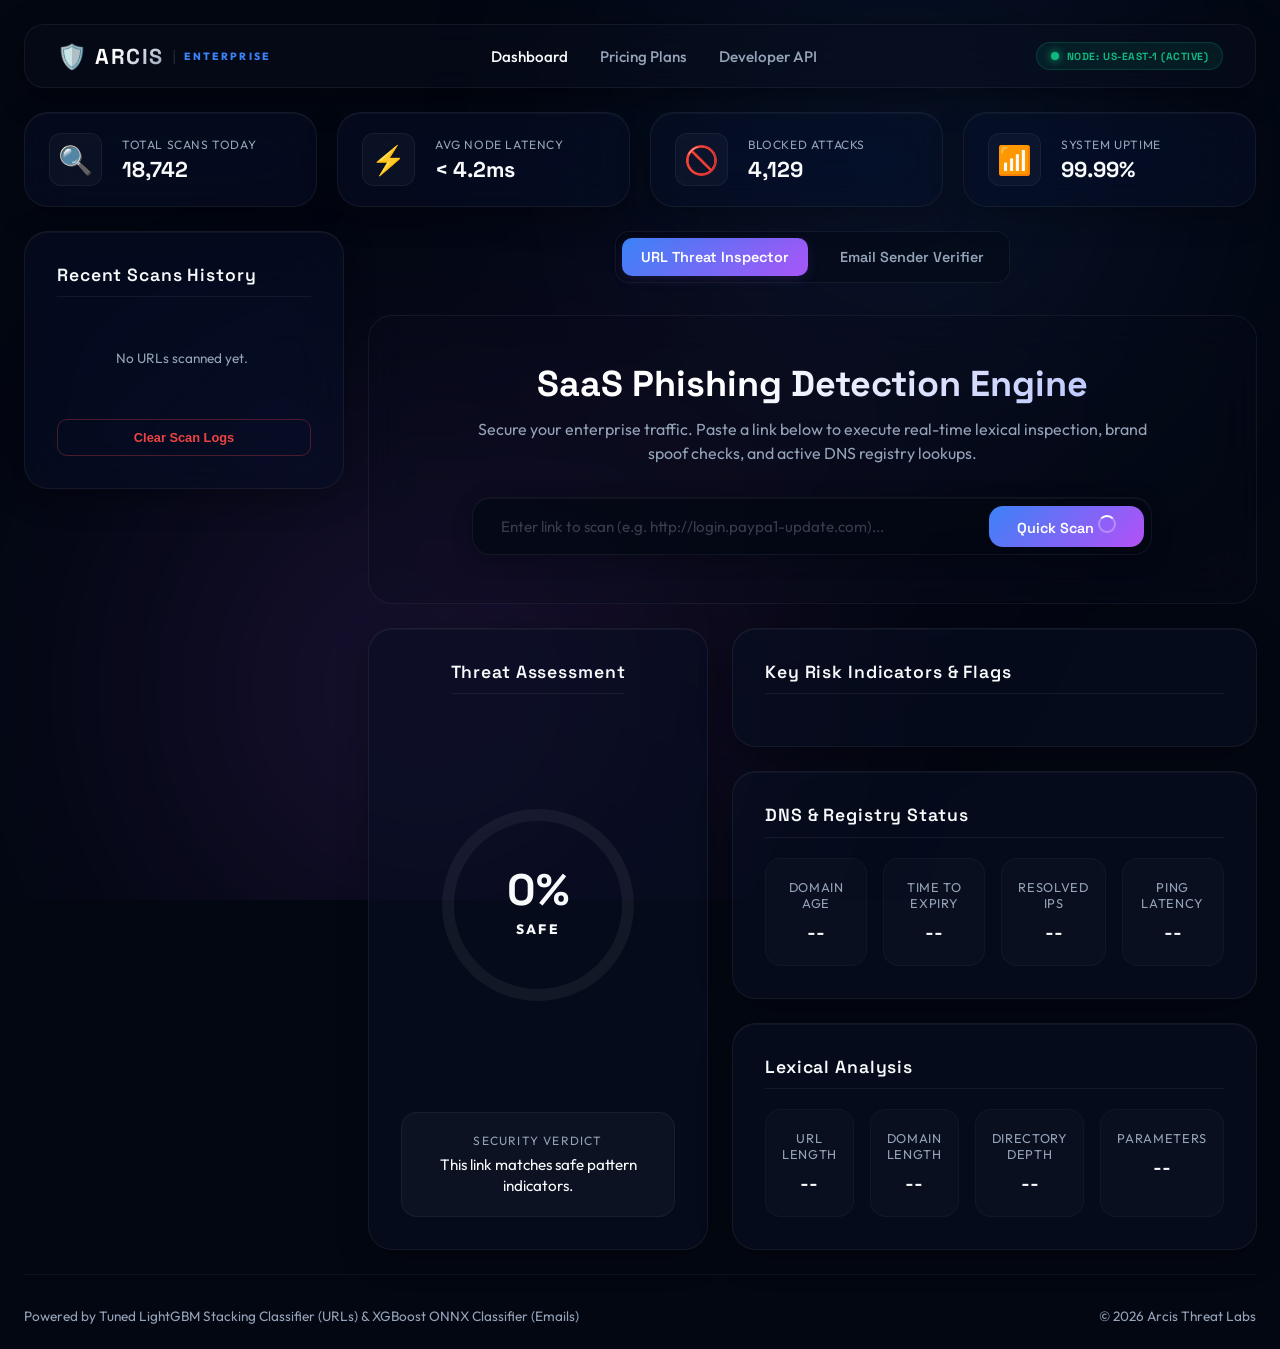
==== frontend/index.html @ 2e27ac0d "feat: implement email sender risk analysis module with tabbed dashboard navigation" ====
<!DOCTYPE html>
<html lang="en">
<head>
    <meta charset="UTF-8">
    <meta name="viewport" content="width=device-width, initial-scale=1.0">
    <title>Arcis | Enterprise Threat Intelligence Suite</title>
    <link rel="preconnect" href="https://fonts.googleapis.com">
    <link rel="preconnect" href="https://fonts.gstatic.com" crossorigin>
    <link href="https://fonts.googleapis.com/css2?family=Outfit:wght@300;400;500;600;700;800&family=Space+Grotesk:wght@400;500;600;700&display=swap" rel="stylesheet">
    <link rel="stylesheet" href="style.css">
</head>
<body>
    <div class="background-glows">
        <div class="glow glow-1"></div>
        <div class="glow glow-2"></div>
        <div class="glow glow-3"></div>
    </div>

    <div class="app-container">
        <!-- SaaS Navigation Bar -->
        <nav class="saas-nav">
            <div class="logo-container">
                <span class="logo-icon">🛡️</span>
                <span class="logo-text">ARCIS</span>
                <span class="nav-divider">|</span>
                <span class="nav-sub">ENTERPRISE</span>
            </div>
            
            <div class="nav-links">
                <a href="#dashboard" class="active">Dashboard</a>
                <a href="#pricing">Pricing Plans</a>
                <a href="#docs">Developer API</a>
            </div>

            <div class="status-indicator">
                <span class="status-dot"></span>
                <span class="status-text">NODE: US-EAST-1 (ACTIVE)</span>
            </div>
        </nav>

        <!-- SaaS Statistics Panel -->
        <section class="metrics-grid">
            <div class="metric-card glass-card">
                <div class="metric-icon">🔍</div>
                <div class="metric-info">
                    <span class="metric-label">Total Scans Today</span>
                    <span class="metric-value">18,742</span>
                </div>
            </div>
            <div class="metric-card glass-card">
                <div class="metric-icon">⚡</div>
                <div class="metric-info">
                    <span class="metric-label">Avg Node Latency</span>
                    <span class="metric-value">&lt; 4.2ms</span>
                </div>
            </div>
            <div class="metric-card glass-card">
                <div class="metric-icon">🚫</div>
                <div class="metric-info">
                    <span class="metric-label">Blocked Attacks</span>
                    <span class="metric-value">4,129</span>
                </div>
            </div>
            <div class="metric-card glass-card">
                <div class="metric-icon">📶</div>
                <div class="metric-info">
                    <span class="metric-label">System Uptime</span>
                    <span class="metric-value">99.99%</span>
                </div>
            </div>
        </section>

        <!-- Main Workspace: Three-Column Layout -->
        <div class="workspace-layout">
            <!-- Sidebar: Persistent Search History -->
            <aside class="sidebar-card glass-card">
                <h2 class="card-title">Recent Scans History</h2>
                <div id="history-timeline" class="history-timeline">
                    <!-- Loaded dynamically via localStorage -->
                    <div class="no-history">No URLs scanned yet.</div>
                </div>
                <button id="clear-history-btn" class="clear-history-btn hidden">Clear Scan Logs</button>
            </aside>

            <!-- Main Scan Dashboard -->
            <main class="scan-workspace">
                <div class="dashboard-tabs">
                    <button class="dash-tab active" data-tab="url-scanner-workspace">URL Threat Inspector</button>
                    <button class="dash-tab" data-tab="email-scanner-workspace">Email Sender Verifier</button>
                </div>

                <!-- URL Scanner Workspace Pane -->
                <div id="url-scanner-workspace" class="dash-tab-pane">
                    <section class="hero-section">
                        <h1>SaaS Phishing Detection Engine</h1>
                        <p class="subtitle">Secure your enterprise traffic. Paste a link below to execute real-time lexical inspection, brand spoof checks, and active DNS registry lookups.</p>
                        
                        <form id="analyze-form" class="search-form">
                            <div class="input-wrapper">
                                <input type="text" id="url-input" placeholder="Enter link to scan (e.g. http://login.paypa1-update.com)..." required autocomplete="off">
                                <button type="submit" id="submit-btn">
                                    <span class="btn-text">Quick Scan</span>
                                    <span class="spinner hidden"></span>
                                </button>
                            </div>
                        </form>
                    </section>

                    <section id="results-section" class="results-section hidden">
                        <div class="results-grid">
                            <!-- Threat Gauge Card -->
                            <div class="glass-card gauge-card">
                                <h2 class="card-title">Threat Assessment</h2>
                                <div class="gauge-wrapper">
                                    <svg class="progress-ring" width="220" height="220">
                                        <circle class="progress-ring__circle-bg" stroke="rgba(255,255,255,0.05)" stroke-width="12" fill="transparent" r="90" cx="110" cy="110"/>
                                        <circle id="risk-progress" class="progress-ring__circle" stroke="#10b981" stroke-width="12" fill="transparent" r="90" cx="110" cy="110"/>
                                    </svg>
                                    <div class="gauge-content">
                                        <span id="risk-percentage" class="risk-value">0%</span>
                                        <span id="risk-label" class="risk-status">SAFE</span>
                                    </div>
                                </div>
                                <div class="verdict-box">
                                    <div class="verdict-title">Security Verdict</div>
                                    <div id="verdict-desc" class="verdict-text">This link matches safe pattern indicators.</div>
                                </div>
                            </div>

                            <!-- Technical Details -->
                            <div class="details-column">
                                <div class="glass-card indicators-card">
                                    <h2 class="card-title">Key Risk Indicators & Flags</h2>
                                    <div id="indicators-list" class="indicators-list">
                                        <!-- Dynamically populated -->
                                    </div>
                                </div>

                                <div class="glass-card stats-card">
                                    <h2 class="card-title">DNS & Registry Status</h2>
                                    <div class="stats-grid">
                                        <div class="stat-item">
                                            <span class="stat-label">Domain Age</span>
                                            <span id="stat-domain-age" class="stat-value">--</span>
                                        </div>
                                        <div class="stat-item">
                                            <span class="stat-label">Time to Expiry</span>
                                            <span id="stat-domain-expiry" class="stat-value">--</span>
                                        </div>
                                        <div class="stat-item">
                                            <span class="stat-label">Resolved IPs</span>
                                            <span id="stat-resolved-ips" class="stat-value">--</span>
                                        </div>
                                        <div class="stat-item">
                                            <span class="stat-label">Ping Latency</span>
                                            <span id="stat-response-time" class="stat-value">--</span>
                                        </div>
                                    </div>
                                </div>

                                <div class="glass-card stats-card">
                                    <h2 class="card-title">Lexical Analysis</h2>
                                    <div class="stats-grid">
                                        <div class="stat-item">
                                            <span class="stat-label">URL Length</span>
                                            <span id="stat-url-length" class="stat-value">--</span>
                                        </div>
                                        <div class="stat-item">
                                            <span class="stat-label">Domain Length</span>
                                            <span id="stat-domain-length" class="stat-value">--</span>
                                        </div>
                                        <div class="stat-item">
                                            <span class="stat-label">Directory Depth</span>
                                            <span id="stat-dir-slashes" class="stat-value">--</span>
                                        </div>
                                        <div class="stat-item">
                                            <span class="stat-label">Parameters</span>
                                            <span id="stat-params-count" class="stat-value">--</span>
                                        </div>
                                    </div>
                                </div>
                            </div>
                        </div>
                    </section>
                </div>

                <!-- Email Scanner Workspace Pane -->
                <div id="email-scanner-workspace" class="dash-tab-pane hidden">
                    <section class="hero-section">
                        <h1>SaaS Email Sender Verifier</h1>
                        <p class="subtitle">Validate incoming corporate messages. Paste the sender details, header authentication flags, and email body to execute real-time threat calculations.</p>
                        
                        <form id="email-analyze-form" class="email-details-form glass-card">
                            <div class="form-row">
                                <div class="form-field">
                                    <label for="email-sender-input">Sender Address</label>
                                    <input type="email" id="email-sender-input" placeholder="e.g. billing@paypal-verify.com" required autocomplete="off">
                                </div>
                                <div class="form-field">
                                    <label for="email-reply-input">Reply-To Address (Optional)</label>
                                    <input type="email" id="email-reply-input" placeholder="e.g. attacker@evil.com" autocomplete="off">
                                </div>
                            </div>
                            <div class="form-row">
                                <div class="form-field">
                                    <label for="email-subject-input">Email Subject Line</label>
                                    <input type="text" id="email-subject-input" placeholder="e.g. Action Required: Verification Needed" autocomplete="off">
                                </div>
                            </div>
                            <div class="form-row">
                                <div class="form-field">
                                    <label for="email-body-input">Email Body Preview</label>
                                    <textarea id="email-body-input" rows="4" placeholder="e.g. Please click the link to verify your account details. Failing to do so will result in suspension..." autocomplete="off"></textarea>
                                </div>
                            </div>
                            
                            <div class="auth-grid-row">
                                <div class="form-field">
                                    <label for="email-spf-select">SPF Header</label>
                                    <select id="email-spf-select">
                                        <option value="none">None / Neutral</option>
                                        <option value="pass">Pass</option>
                                        <option value="fail">Fail</option>
                                    </select>
                                </div>
                                <div class="form-field">
                                    <label for="email-dkim-select">DKIM Header</label>
                                    <select id="email-dkim-select">
                                        <option value="none">None / Neutral</option>
                                        <option value="pass">Pass</option>
                                        <option value="fail">Fail</option>
                                    </select>
                                </div>
                                <div class="form-field">
                                    <label for="email-dmarc-select">DMARC Header</label>
                                    <select id="email-dmarc-select">
                                        <option value="none">None / Neutral</option>
                                        <option value="pass">Pass</option>
                                        <option value="fail">Fail</option>
                                    </select>
                                </div>
                            </div>
                            
                            <button type="submit" id="email-submit-btn" class="scan-button-primary">
                                <span class="btn-text">Verify Sender Risk</span>
                                <span class="spinner hidden"></span>
                            </button>
                        </form>
                    </section>

                    <section id="email-results-section" class="results-section hidden">
                        <div class="results-grid">
                            <!-- Threat Gauge Card -->
                            <div class="glass-card gauge-card">
                                <h2 class="card-title">Threat Assessment</h2>
                                <div class="gauge-wrapper">
                                    <svg class="progress-ring" width="220" height="220">
                                        <circle class="progress-ring__circle-bg" stroke="rgba(255,255,255,0.05)" stroke-width="12" fill="transparent" r="90" cx="110" cy="110"/>
                                        <circle id="email-risk-progress" class="progress-ring__circle" stroke="#10b981" stroke-width="12" fill="transparent" r="90" cx="110" cy="110"/>
                                    </svg>
                                    <div class="gauge-content">
                                        <span id="email-risk-percentage" class="risk-value">0%</span>
                                        <span id="email-risk-label" class="risk-status">SAFE</span>
                                    </div>
                                </div>
                                <div class="verdict-box">
                                    <div class="verdict-title">Security Verdict</div>
                                    <div id="email-verdict-desc" class="verdict-text">Sender domain shows safe verification states.</div>
                                </div>
                            </div>

                            <!-- Findings & DNS Metrics -->
                            <div class="details-column">
                                <div class="glass-card indicators-card">
                                    <h2 class="card-title">Detailed Risk Reasons & Warnings</h2>
                                    <div id="email-indicators-list" class="indicators-list">
                                        <!-- Dynamically populated -->
                                    </div>
                                </div>

                                <div class="glass-card stats-card">
                                    <h2 class="card-title">DNS Lookup Telemetry</h2>
                                    <div class="stats-grid">
                                        <div class="stat-item">
                                            <span class="stat-label">Active MX Configured</span>
                                            <span id="stat-email-mx" class="stat-value">--</span>
                                        </div>
                                        <div class="stat-item">
                                            <span class="stat-label">SPF Policy Records</span>
                                            <span id="stat-email-spf" class="stat-value">--</span>
                                        </div>
                                        <div class="stat-item">
                                            <span class="stat-label">DMARC Policy Records</span>
                                            <span id="stat-email-dmarc" class="stat-value">--</span>
                                        </div>
                                        <div class="stat-item">
                                            <span class="stat-label">Free Email Provider</span>
                                            <span id="stat-email-free" class="stat-value">--</span>
                                        </div>
                                    </div>
                                </div>
                            </div>
                        </div>
                    </section>
                </div>
            </main>
        </div>

        <footer>
            <div class="footer-content">
                <span class="engine-info">Powered by Tuned LightGBM Stacking Classifier (URLs) & XGBoost ONNX Classifier (Emails)</span>
                <span class="copyright">&copy; 2026 Arcis Threat Labs</span>
            </div>
        </footer>
    </div>

    <script src="app.js"></script>
</body>
</html>
---- frontend/style.css ----
:root {
    --bg-color: #030712;
    --card-bg: rgba(9, 15, 35, 0.55);
    --border-color: rgba(255, 255, 255, 0.06);
    --border-hover: rgba(255, 255, 255, 0.12);
    --text-primary: #f8fafc;
    --text-secondary: #94a3b8;
    --accent-blue: #3b82f6;
    --accent-purple: #a855f7;
    --accent-pink: #ec4899;
    
    --color-safe: #10b981;
    --color-warn: #f59e0b;
    --color-danger: #ef4444;
    
    --shadow-glow: 0 8px 32px 0 rgba(0, 0, 0, 0.45);
    --transition: all 0.4s cubic-bezier(0.16, 1, 0.3, 1);
}

* {
    box-sizing: border-box;
    margin: 0;
    padding: 0;
}

body {
    background-color: var(--bg-color);
    color: var(--text-primary);
    font-family: 'Outfit', -apple-system, BlinkMacSystemFont, "Segoe UI", Roboto, sans-serif;
    min-height: 100vh;
    overflow-x: hidden;
    position: relative;
}

/* Background Glow Effects */
.background-glows {
    position: fixed;
    top: 0;
    left: 0;
    width: 100vw;
    height: 100vh;
    z-index: -1;
    overflow: hidden;
    pointer-events: none;
}

.glow {
    position: absolute;
    border-radius: 50%;
    filter: blur(140px);
    opacity: 0.28;
}

.glow-1 {
    top: -10%;
    right: 10%;
    width: 500px;
    height: 500px;
    background: radial-gradient(circle, var(--accent-blue) 0%, transparent 80%);
    animation: float-slow 25s ease-in-out infinite alternate;
}

.glow-2 {
    bottom: -10%;
    left: 10%;
    width: 600px;
    height: 600px;
    background: radial-gradient(circle, var(--accent-purple) 0%, transparent 80%);
    animation: float-medium 35s ease-in-out infinite alternate-reverse;
}

.glow-3 {
    top: 35%;
    left: 45%;
    width: 350px;
    height: 350px;
    background: radial-gradient(circle, var(--accent-pink) 0%, transparent 80%);
    opacity: 0.12;
    animation: float-fast 18s ease-in-out infinite alternate;
}

@keyframes float-slow {
    0% { transform: translate(0, 0) scale(1); }
    50% { transform: translate(60px, 40px) scale(1.1); }
    100% { transform: translate(-30px, 80px) scale(0.95); }
}

@keyframes float-medium {
    0% { transform: translate(0, 0) scale(1.05); }
    50% { transform: translate(-80px, -60px) scale(0.9); }
    100% { transform: translate(40px, 30px) scale(1.15); }
}

@keyframes float-fast {
    0% { transform: translate(0, 0) scale(0.9); }
    50% { transform: translate(-40px, 50px) scale(1.15); }
    100% { transform: translate(50px, -20px) scale(1); }
}

/* App Container */
.app-container {
    max-width: 1280px;
    margin: 0 auto;
    padding: 1.5rem;
    min-height: 100vh;
    display: flex;
    flex-direction: column;
    gap: 1.5rem;
}

/* SaaS Navigation Bar */
.saas-nav {
    display: flex;
    justify-content: space-between;
    align-items: center;
    background: rgba(10, 15, 30, 0.45);
    border: 1px solid var(--border-color);
    padding: 1rem 2rem;
    border-radius: 20px;
    backdrop-filter: blur(24px);
    -webkit-backdrop-filter: blur(24px);
    box-shadow: var(--shadow-glow);
}

.logo-container {
    display: flex;
    align-items: center;
    gap: 0.5rem;
}

.logo-icon {
    font-size: 1.5rem;
}

.logo-text {
    font-family: 'Space Grotesk', sans-serif;
    font-size: 1.35rem;
    font-weight: 700;
    letter-spacing: 0.1rem;
    background: linear-gradient(135deg, #fff 30%, var(--text-secondary) 100%);
    -webkit-background-clip: text;
    background-clip: text;
    -webkit-text-fill-color: transparent;
}

.nav-divider {
    color: rgba(255,255,255,0.15);
    font-weight: 300;
}

.nav-sub {
    font-size: 0.65rem;
    font-weight: 800;
    letter-spacing: 0.2em;
    color: var(--accent-blue);
}

.nav-links {
    display: flex;
    gap: 2rem;
}

.nav-links a {
    color: var(--text-secondary);
    text-decoration: none;
    font-size: 0.95rem;
    font-weight: 500;
    transition: var(--transition);
}

.nav-links a.active, .nav-links a:hover {
    color: var(--text-primary);
}

.status-indicator {
    display: flex;
    align-items: center;
    gap: 0.5rem;
    background: rgba(16, 185, 129, 0.1);
    border: 1px solid rgba(16, 185, 129, 0.2);
    padding: 0.4rem 0.85rem;
    border-radius: 50px;
}

.status-dot {
    width: 8px;
    height: 8px;
    background-color: var(--color-safe);
    border-radius: 50%;
    box-shadow: 0 0 8px var(--color-safe);
    animation: pulse 2s infinite;
}

.status-text {
    font-family: 'Space Grotesk', sans-serif;
    font-size: 0.65rem;
    font-weight: 700;
    color: var(--color-safe);
    letter-spacing: 0.05em;
}

/* SaaS Metrics Panel */
.metrics-grid {
    display: grid;
    grid-template-columns: repeat(4, 1fr);
    gap: 1.25rem;
}

.metric-card {
    display: flex;
    align-items: center;
    gap: 1.25rem;
    padding: 1.25rem 1.5rem !important;
}

.metric-icon {
    font-size: 1.75rem;
    background: rgba(255,255,255,0.03);
    padding: 0.5rem;
    border-radius: 12px;
    border: 1px solid rgba(255,255,255,0.05);
}

.metric-info {
    display: flex;
    flex-direction: column;
    gap: 0.25rem;
}

.metric-label {
    font-size: 0.75rem;
    color: var(--text-secondary);
    text-transform: uppercase;
    letter-spacing: 0.05em;
}

.metric-value {
    font-family: 'Space Grotesk', sans-serif;
    font-size: 1.35rem;
    font-weight: 700;
}

/* Workspace Layout */
.workspace-layout {
    display: grid;
    grid-template-columns: 320px 1fr;
    gap: 1.5rem;
    align-items: start;
}

/* Sidebar History Panel */
.sidebar-card {
    max-height: 720px;
    display: flex;
    flex-direction: column;
    overflow: hidden;
}

.history-timeline {
    display: flex;
    flex-direction: column;
    gap: 0.75rem;
    overflow-y: auto;
    padding-right: 0.25rem;
    max-height: 540px;
}

.history-timeline::-webkit-scrollbar {
    width: 4px;
}

.history-timeline::-webkit-scrollbar-thumb {
    background: rgba(255, 255, 255, 0.1);
    border-radius: 10px;
}

.no-history {
    font-size: 0.85rem;
    color: var(--text-secondary);
    text-align: center;
    padding: 2rem 0;
}

.history-item {
    background: rgba(255, 255, 255, 0.02);
    border: 1px solid rgba(255, 255, 255, 0.04);
    border-radius: 14px;
    padding: 0.85rem 1rem;
    cursor: pointer;
    transition: var(--transition);
    display: flex;
    flex-direction: column;
    gap: 0.35rem;
    border-left: 3px solid rgba(255, 255, 255, 0.15);
}

.history-item.is-safe {
    border-left: 3px solid var(--color-safe);
}

.history-item.is-phishing {
    border-left: 3px solid var(--color-danger);
}

.history-item:hover {
    background: rgba(255, 255, 255, 0.05);
    border-color: rgba(255, 255, 255, 0.08);
    transform: translateX(4px);
}

.history-header {
    display: flex;
    justify-content: space-between;
    align-items: center;
}

.history-pill {
    font-size: 0.65rem;
    font-weight: 700;
    padding: 0.15rem 0.5rem;
    border-radius: 50px;
    letter-spacing: 0.02em;
}

.history-pill.safe {
    background: rgba(16, 185, 129, 0.1);
    color: var(--color-safe);
    border: 1px solid rgba(16, 185, 129, 0.15);
}

.history-pill.phishing {
    background: rgba(239, 68, 68, 0.1);
    color: var(--color-danger);
    border: 1px solid rgba(239, 68, 68, 0.15);
}

.history-time {
    font-size: 0.7rem;
    color: var(--text-secondary);
}

.history-url {
    font-size: 0.8rem;
    font-weight: 500;
    white-space: nowrap;
    overflow: hidden;
    text-overflow: ellipsis;
    color: var(--text-primary);
}

.clear-history-btn {
    width: 100%;
    margin-top: 1.25rem;
    background: transparent;
    border: 1px solid rgba(239, 68, 68, 0.3);
    color: var(--color-danger);
    padding: 0.6rem;
    border-radius: 10px;
    font-size: 0.8rem;
    font-weight: 600;
    cursor: pointer;
    transition: var(--transition);
}

.clear-history-btn:hover {
    background: rgba(239, 68, 68, 0.1);
    border-color: var(--color-danger);
}

/* Main Workspace */
.scan-workspace {
    display: flex;
    flex-direction: column;
    gap: 1.5rem;
}

/* Hero Section */
.hero-section {
    text-align: center;
    background: rgba(10, 15, 30, 0.25);
    border: 1px solid var(--border-color);
    padding: 3rem 2rem;
    border-radius: 24px;
    backdrop-filter: blur(20px);
    -webkit-backdrop-filter: blur(20px);
}

h1 {
    font-family: 'Space Grotesk', sans-serif;
    font-size: 2.25rem;
    font-weight: 700;
    line-height: 1.15;
    margin-bottom: 0.75rem;
    background: linear-gradient(135deg, #ffffff 40%, #a5b4fc 100%);
    -webkit-background-clip: text;
    -webkit-text-fill-color: transparent;
}

.subtitle {
    max-width: 680px;
    margin: 0 auto 2rem;
    color: var(--text-secondary);
    font-size: 1rem;
    line-height: 1.5;
}

/* Search Form */
.search-form {
    max-width: 680px;
    margin: 0 auto;
}

.input-wrapper {
    display: flex;
    background: rgba(3, 7, 18, 0.65);
    border: 1px solid var(--border-color);
    padding: 0.45rem;
    border-radius: 18px;
    box-shadow: 0 4px 20px rgba(0, 0, 0, 0.25), inset 0 1px 1px rgba(255, 255, 255, 0.05);
    transition: var(--transition);
}

.input-wrapper:focus-within {
    border-color: rgba(168, 85, 247, 0.4);
    box-shadow: 0 0 25px rgba(168, 85, 247, 0.2), inset 0 1px 1px rgba(255, 255, 255, 0.05);
}

.input-wrapper input {
    flex: 1;
    background: transparent;
    border: none;
    outline: none;
    color: var(--text-primary);
    font-size: 0.95rem;
    padding: 0.6rem 1.25rem;
    font-family: inherit;
}

.input-wrapper input::placeholder {
    color: rgba(148, 163, 184, 0.35);
}

.input-wrapper button {
    background: linear-gradient(135deg, var(--accent-blue) 0%, var(--accent-purple) 50%, var(--accent-pink) 100%);
    background-size: 200% auto;
    border: none;
    color: white;
    font-family: 'Space Grotesk', sans-serif;
    font-weight: 600;
    font-size: 0.9rem;
    padding: 0.6rem 1.75rem;
    border-radius: 14px;
    cursor: pointer;
    transition: var(--transition);
}

.input-wrapper button:hover {
    background-position: right center;
    transform: translateY(-1.5px) scale(1.01);
    box-shadow: 0 6px 20px rgba(168, 85, 247, 0.35);
}

/* Results Grid */
.results-section {
    animation: fadeIn 0.6s cubic-bezier(0.16, 1, 0.3, 1) forwards;
}

.results-grid {
    display: grid;
    grid-template-columns: 340px 1fr;
    gap: 1.5rem;
}

/* Glass Card */
.glass-card {
    background: var(--card-bg);
    border: 1px solid var(--border-color);
    border-radius: 24px;
    padding: 2rem;
    box-shadow: 0 8px 32px 0 rgba(0, 0, 0, 0.3), inset 0 1px 1px rgba(255, 255, 255, 0.05);
    backdrop-filter: blur(28px) saturate(160%);
    -webkit-backdrop-filter: blur(28px) saturate(160%);
    transition: var(--transition);
}

.glass-card:hover {
    border-color: var(--border-hover);
    box-shadow: 0 16px 48px rgba(0, 0, 0, 0.5), inset 0 1px 1px rgba(255, 255, 255, 0.08);
    transform: translateY(-3px);
}

.card-title {
    font-family: 'Space Grotesk', sans-serif;
    font-size: 1.1rem;
    font-weight: 600;
    letter-spacing: 0.05em;
    color: var(--text-primary);
    margin-bottom: 1.25rem;
    border-bottom: 1px solid rgba(255,255,255,0.06);
    padding-bottom: 0.65rem;
}

/* Threat Assessment Gauge */
.gauge-card {
    display: flex;
    flex-direction: column;
    align-items: center;
    justify-content: space-between;
    text-align: center;
}

.gauge-wrapper {
    position: relative;
    width: 220px;
    height: 220px;
    margin: 1rem 0 2rem;
}

.progress-ring {
    transform: rotate(-90deg);
}

.progress-ring__circle {
    transition: stroke-dashoffset 0.65s ease-out;
    stroke-linecap: round;
}

.gauge-content {
    position: absolute;
    top: 50%;
    left: 50%;
    transform: translate(-50%, -50%);
    display: flex;
    flex-direction: column;
    align-items: center;
}

.risk-value {
    font-family: 'Space Grotesk', sans-serif;
    font-size: 2.75rem;
    font-weight: 700;
    line-height: 1;
    margin-bottom: 0.25rem;
}

.risk-status {
    font-size: 0.85rem;
    font-weight: 800;
    letter-spacing: 0.15em;
    padding: 0.25rem 0.75rem;
    border-radius: 50px;
}

.verdict-box {
    background: rgba(255,255,255,0.03);
    border: 1px solid rgba(255,255,255,0.05);
    border-radius: 16px;
    padding: 1.25rem;
    width: 100%;
}

.verdict-title {
    font-size: 0.75rem;
    text-transform: uppercase;
    letter-spacing: 0.1em;
    color: var(--text-secondary);
    margin-bottom: 0.35rem;
}

.verdict-text {
    font-size: 0.95rem;
    line-height: 1.4;
}

/* Details Column */
.details-column {
    display: flex;
    flex-direction: column;
    gap: 1.5rem;
}

/* Key Risk Indicators */
.indicators-list {
    display: flex;
    flex-direction: column;
    gap: 0.85rem;
}

.indicator-item {
    display: flex;
    align-items: center;
    gap: 0.85rem;
    padding: 0.85rem 1.25rem;
    border-radius: 14px;
    font-size: 0.95rem;
    background: rgba(255,255,255,0.02);
    border: 1px solid rgba(255,255,255,0.03);
}

.indicator-badge {
    width: 10px;
    height: 10px;
    border-radius: 50%;
    flex-shrink: 0;
}

.indicator-badge.up {
    background-color: var(--color-danger);
    box-shadow: 0 0 10px var(--color-danger);
}

.indicator-badge.down {
    background-color: var(--color-safe);
    box-shadow: 0 0 10px var(--color-safe);
}

.indicator-text {
    flex: 1;
    line-height: 1.35;
}

/* Stats / Data Cards */
.stats-grid {
    display: grid;
    grid-template-columns: repeat(4, 1fr);
    gap: 1rem;
}

.stat-item {
    background: rgba(255,255,255,0.02);
    border: 1px solid rgba(255,255,255,0.03);
    border-radius: 16px;
    padding: 1.25rem 1rem;
    text-align: center;
    display: flex;
    flex-direction: column;
    gap: 0.5rem;
}

.stat-label {
    font-size: 0.8rem;
    color: var(--text-secondary);
    text-transform: uppercase;
    letter-spacing: 0.05em;
}

.stat-value {
    font-family: 'Space Grotesk', sans-serif;
    font-size: 1.25rem;
    font-weight: 600;
}

/* Footer */
footer {
    margin-top: auto;
    padding-top: 2rem;
    border-top: 1px solid rgba(255,255,255,0.05);
}

.footer-content {
    display: flex;
    justify-content: space-between;
    align-items: center;
    font-size: 0.85rem;
    color: var(--text-secondary);
}

/* Spinner */
.spinner {
    display: inline-block;
    width: 18px;
    height: 18px;
    border: 2px solid rgba(255,255,255,0.3);
    border-radius: 50%;
    border-top-color: white;
    animation: spin 1s ease-in-out infinite;
}

@keyframes spin {
    to { transform: rotate(360deg); }
}

@keyframes pulse {
    0% { transform: scale(0.95); box-shadow: 0 0 0 0 rgba(16, 185, 129, 0.7); }
    70% { transform: scale(1); box-shadow: 0 0 0 8px rgba(16, 185, 129, 0); }
    100% { transform: scale(0.95); box-shadow: 0 0 0 0 rgba(16, 185, 129, 0); }
}

@keyframes fadeIn {
    from { opacity: 0; transform: translateY(15px); }
    to { opacity: 1; transform: translateY(0); }
}

/* Responsive */
@media (max-width: 1024px) {
    .workspace-layout {
        grid-template-columns: 1fr;
    }
    
    .metrics-grid {
        grid-template-columns: repeat(2, 1fr);
    }
}

@media (max-width: 768px) {
    .results-grid {
        grid-template-columns: 1fr;
    }
    
    .stats-grid {
        grid-template-columns: repeat(2, 1fr);
    }
    
    h1 {
        font-size: 1.85rem;
    }
}

/* Dashboard Tabs styling */
.dashboard-tabs {
    display: flex;
    gap: 0.75rem;
    align-self: center;
    background: rgba(3, 7, 18, 0.45);
    border: 1px solid var(--border-color);
    padding: 0.4rem;
    border-radius: 14px;
    margin-bottom: 0.5rem;
}

.dash-tab {
    background: transparent;
    border: none;
    outline: none;
    color: var(--text-secondary);
    font-family: 'Space Grotesk', sans-serif;
    font-weight: 600;
    font-size: 0.9rem;
    padding: 0.6rem 1.2rem;
    cursor: pointer;
    border-radius: 10px;
    transition: var(--transition);
}

.dash-tab:hover {
    color: white;
}

.dash-tab.active {
    color: white;
    background: linear-gradient(135deg, var(--accent-blue) 0%, var(--accent-purple) 100%);
    box-shadow: 0 4px 12px rgba(139, 92, 246, 0.15);
}

.dash-tab-pane {
    animation: fadeIn 0.4s ease-out;
    display: flex;
    flex-direction: column;
    gap: 1.5rem;
}

.dash-tab-pane.hidden {
    display: none !important;
}

/* Email Form Styling */
.email-details-form {
    max-width: 720px;
    width: 100%;
    margin: 0 auto;
    padding: 2.25rem;
    display: flex;
    flex-direction: column;
    gap: 1.25rem;
    background: rgba(10, 15, 30, 0.25);
    border: 1px solid var(--border-color);
    border-radius: 24px;
    backdrop-filter: blur(20px);
    -webkit-backdrop-filter: blur(20px);
}

.form-row {
    display: flex;
    gap: 1.25rem;
    width: 100%;
}

.form-field {
    display: flex;
    flex-direction: column;
    gap: 0.4rem;
    flex: 1;
    text-align: left;
}

.form-field label {
    font-size: 0.8rem;
    color: var(--text-secondary);
    font-weight: 600;
    text-transform: uppercase;
    letter-spacing: 0.05em;
}

.form-field input, .form-field textarea, .form-field select {
    background: rgba(3, 7, 18, 0.55);
    border: 1px solid var(--border-color);
    border-radius: 12px;
    color: white;
    font-family: inherit;
    font-size: 0.9rem;
    padding: 0.75rem 1rem;
    outline: none;
    transition: var(--transition);
}

.form-field input:focus, .form-field textarea:focus, .form-field select:focus {
    border-color: rgba(168, 85, 247, 0.4);
    box-shadow: 0 0 15px rgba(168, 85, 247, 0.15);
}

.form-field textarea {
    resize: vertical;
}

.auth-grid-row {
    display: grid;
    grid-template-columns: repeat(3, 1fr);
    gap: 1.25rem;
    width: 100%;
}

.scan-button-primary {
    background: linear-gradient(135deg, var(--accent-blue) 0%, var(--accent-purple) 100%);
    border: none;
    outline: none;
    color: white;
    font-family: 'Space Grotesk', sans-serif;
    font-weight: 700;
    font-size: 1rem;
    padding: 0.85rem;
    border-radius: 12px;
    cursor: pointer;
    transition: transform 0.2s, opacity 0.2s;
    box-shadow: 0 4px 15px rgba(139, 92, 246, 0.25);
    margin-top: 0.5rem;
    display: flex;
    justify-content: center;
    align-items: center;
    gap: 0.5rem;
}

.scan-button-primary:hover {
    opacity: 0.95;
}

.scan-button-primary:active {
    transform: scale(0.98);
}
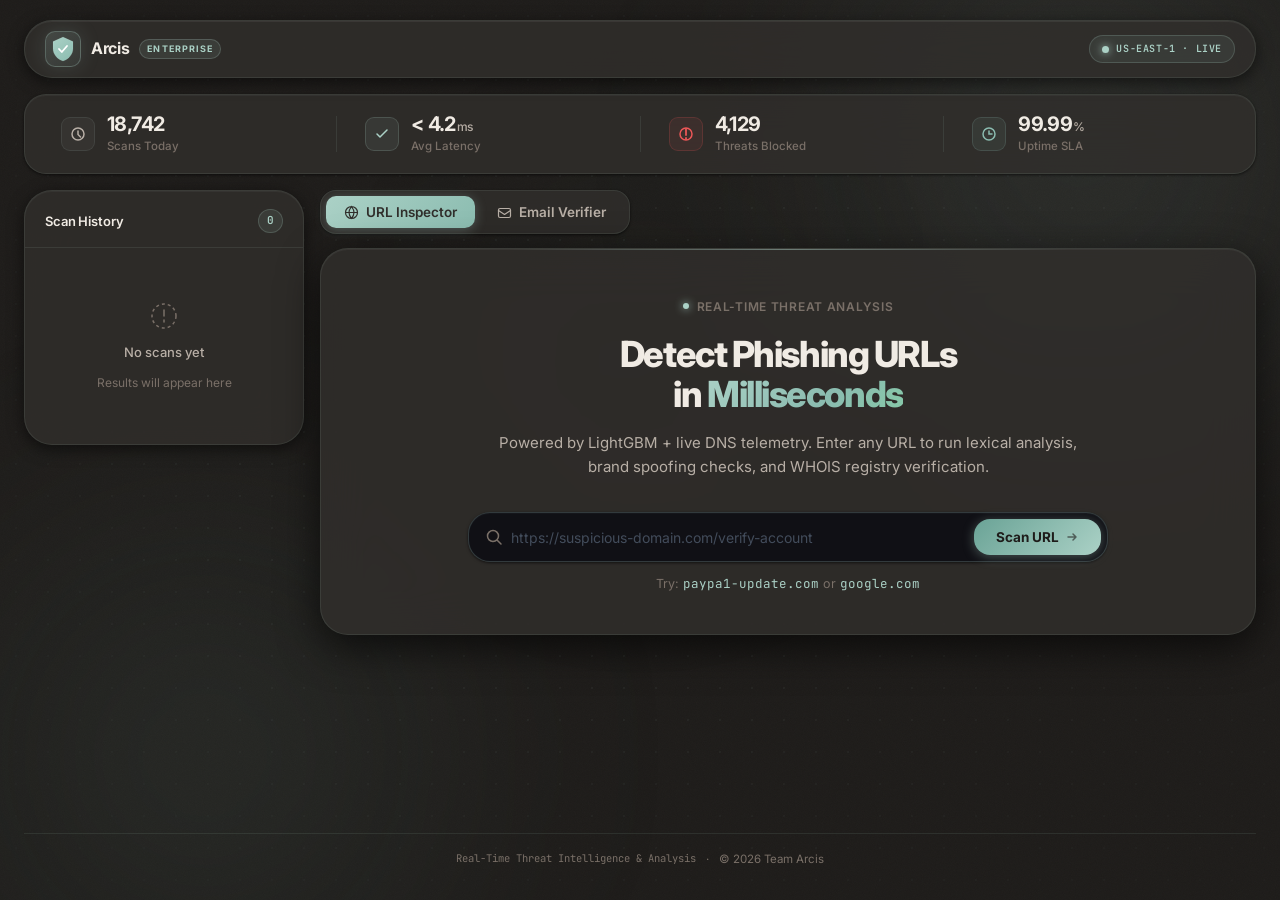
==== commit 35d33971: "feat: containerize application with Docker, implement CI testing, and enhance documentation and UI f" ====
--- a/frontend/index.html
+++ b/frontend/index.html
@@ -3,316 +3,415 @@
 <head>
     <meta charset="UTF-8">
     <meta name="viewport" content="width=device-width, initial-scale=1.0">
-    <title>Arcis | Enterprise Threat Intelligence Suite</title>
+    <title>Arcis — Enterprise Threat Intelligence</title>
     <link rel="preconnect" href="https://fonts.googleapis.com">
     <link rel="preconnect" href="https://fonts.gstatic.com" crossorigin>
-    <link href="https://fonts.googleapis.com/css2?family=Outfit:wght@300;400;500;600;700;800&family=Space+Grotesk:wght@400;500;600;700&display=swap" rel="stylesheet">
+    <link href="https://fonts.googleapis.com/css2?family=Inter:wght@300;400;500;600;700;800;900&family=JetBrains+Mono:wght@400;500;600&display=swap" rel="stylesheet">
     <link rel="stylesheet" href="style.css">
 </head>
 <body>
-    <div class="background-glows">
-        <div class="glow glow-1"></div>
-        <div class="glow glow-2"></div>
-        <div class="glow glow-3"></div>
+
+    <!-- Ambient background -->
+    <div class="bg-canvas" aria-hidden="true">
+        <div class="bg-orb bg-orb--1"></div>
+        <div class="bg-orb bg-orb--2"></div>
+        <div class="bg-orb bg-orb--3"></div>
+        <div class="bg-grid"></div>
+        <div class="bg-noise"></div>
     </div>
 
-    <div class="app-container">
-        <!-- SaaS Navigation Bar -->
-        <nav class="saas-nav">
-            <div class="logo-container">
-                <span class="logo-icon">🛡️</span>
-                <span class="logo-text">ARCIS</span>
-                <span class="nav-divider">|</span>
-                <span class="nav-sub">ENTERPRISE</span>
-            </div>
-            
-            <div class="nav-links">
-                <a href="#dashboard" class="active">Dashboard</a>
-                <a href="#pricing">Pricing Plans</a>
-                <a href="#docs">Developer API</a>
-            </div>
-
-            <div class="status-indicator">
-                <span class="status-dot"></span>
-                <span class="status-text">NODE: US-EAST-1 (ACTIVE)</span>
-            </div>
-        </nav>
-
-        <!-- SaaS Statistics Panel -->
-        <section class="metrics-grid">
-            <div class="metric-card glass-card">
-                <div class="metric-icon">🔍</div>
-                <div class="metric-info">
-                    <span class="metric-label">Total Scans Today</span>
-                    <span class="metric-value">18,742</span>
-                </div>
-            </div>
-            <div class="metric-card glass-card">
-                <div class="metric-icon">⚡</div>
-                <div class="metric-info">
-                    <span class="metric-label">Avg Node Latency</span>
-                    <span class="metric-value">&lt; 4.2ms</span>
-                </div>
-            </div>
-            <div class="metric-card glass-card">
-                <div class="metric-icon">🚫</div>
-                <div class="metric-info">
-                    <span class="metric-label">Blocked Attacks</span>
-                    <span class="metric-value">4,129</span>
-                </div>
-            </div>
-            <div class="metric-card glass-card">
-                <div class="metric-icon">📶</div>
-                <div class="metric-info">
-                    <span class="metric-label">System Uptime</span>
-                    <span class="metric-value">99.99%</span>
+    <div class="app-shell">
+
+        <!-- ═══════════════════════════ NAV ═══════════════════════════ -->
+        <header class="topbar">
+            <div class="topbar__brand">
+                <div class="brand-logo">
+                    <svg width="28" height="28" viewBox="0 0 28 28" fill="none" xmlns="http://www.w3.org/2000/svg" aria-hidden="true">
+                        <path d="M14 2L4 6.5V13.5C4 19.2 8.4 24.5 14 26C19.6 24.5 24 19.2 24 13.5V6.5L14 2Z" fill="url(#shield-gradient)" stroke="rgba(255,255,255,0.15)" stroke-width="0.5"/>
+                        <path d="M10 14L12.8 17L18 11" stroke="white" stroke-width="1.8" stroke-linecap="round" stroke-linejoin="round"/>
+                        <defs>
+                            <linearGradient id="shield-gradient" x1="4" y1="2" x2="24" y2="26" gradientUnits="userSpaceOnUse">
+                                <stop offset="0%" stop-color="#ABD1C6"/>
+                                <stop offset="100%" stop-color="#8bbcb0"/>
+                            </linearGradient>
+                        </defs>
+                    </svg>
+                </div>
+                <span class="brand-name">Arcis</span>
+                <span class="brand-badge">ENTERPRISE</span>
+            </div>
+
+            <div class="topbar__actions">
+                <div class="node-status" role="status" aria-live="polite">
+                    <span class="node-status__dot" aria-hidden="true"></span>
+                    <span class="node-status__label">US-EAST-1 · LIVE</span>
+                </div>
+            </div>
+        </header>
+
+        <!-- ═══════════════════════════ METRICS ═══════════════════════════ -->
+        <section class="metrics-bar" aria-label="Live statistics">
+            <div class="metric-tile">
+                <div class="metric-tile__icon" aria-hidden="true">
+                    <svg width="16" height="16" viewBox="0 0 16 16" fill="none"><circle cx="8" cy="8" r="6" stroke="currentColor" stroke-width="1.5"/><path d="M8 5V8.5L10.5 11" stroke="currentColor" stroke-width="1.5" stroke-linecap="round"/></svg>
+                </div>
+                <div class="metric-tile__body">
+                    <span class="metric-tile__value" data-counter="18742">0</span>
+                    <span class="metric-tile__label">Scans Today</span>
+                </div>
+            </div>
+            <div class="metric-divider" aria-hidden="true"></div>
+            <div class="metric-tile">
+                <div class="metric-tile__icon metric-tile__icon--blue" aria-hidden="true">
+                    <svg width="16" height="16" viewBox="0 0 16 16" fill="none"><path d="M3 8L6 11L13 4" stroke="currentColor" stroke-width="1.5" stroke-linecap="round" stroke-linejoin="round"/></svg>
+                </div>
+                <div class="metric-tile__body">
+                    <span class="metric-tile__value">&lt;&nbsp;4.2<span class="metric-unit">ms</span></span>
+                    <span class="metric-tile__label">Avg Latency</span>
+                </div>
+            </div>
+            <div class="metric-divider" aria-hidden="true"></div>
+            <div class="metric-tile">
+                <div class="metric-tile__icon metric-tile__icon--red" aria-hidden="true">
+                    <svg width="16" height="16" viewBox="0 0 16 16" fill="none"><path d="M8 3V9M8 12V13" stroke="currentColor" stroke-width="1.8" stroke-linecap="round"/><circle cx="8" cy="8" r="6" stroke="currentColor" stroke-width="1.5"/></svg>
+                </div>
+                <div class="metric-tile__body">
+                    <span class="metric-tile__value" data-counter="4129">0</span>
+                    <span class="metric-tile__label">Threats Blocked</span>
+                </div>
+            </div>
+            <div class="metric-divider" aria-hidden="true"></div>
+            <div class="metric-tile">
+                <div class="metric-tile__icon metric-tile__icon--green" aria-hidden="true">
+                    <svg width="16" height="16" viewBox="0 0 16 16" fill="none"><path d="M2 8C2 4.686 4.686 2 8 2s6 2.686 6 6-2.686 6-6 6-6-2.686-6-6z" stroke="currentColor" stroke-width="1.5"/><path d="M8 5v3h3" stroke="currentColor" stroke-width="1.5" stroke-linecap="round"/></svg>
+                </div>
+                <div class="metric-tile__body">
+                    <span class="metric-tile__value">99.99<span class="metric-unit">%</span></span>
+                    <span class="metric-tile__label">Uptime SLA</span>
                 </div>
             </div>
         </section>
 
-        <!-- Main Workspace: Three-Column Layout -->
-        <div class="workspace-layout">
-            <!-- Sidebar: Persistent Search History -->
-            <aside class="sidebar-card glass-card">
-                <h2 class="card-title">Recent Scans History</h2>
-                <div id="history-timeline" class="history-timeline">
-                    <!-- Loaded dynamically via localStorage -->
-                    <div class="no-history">No URLs scanned yet.</div>
-                </div>
-                <button id="clear-history-btn" class="clear-history-btn hidden">Clear Scan Logs</button>
+        <!-- ═══════════════════════════ WORKSPACE ═══════════════════════════ -->
+        <div class="workspace">
+
+            <!-- Sidebar -->
+            <aside class="sidebar" aria-label="Scan history">
+                <div class="sidebar__header">
+                    <h2 class="sidebar__title">Scan History</h2>
+                    <span class="sidebar__count" id="history-count">0</span>
+                </div>
+                <div class="sidebar__body">
+                    <div id="history-timeline" class="history-feed" role="log" aria-label="Recent scans" aria-live="polite">
+                        <div class="history-empty">
+                            <svg width="32" height="32" viewBox="0 0 32 32" fill="none" aria-hidden="true"><circle cx="16" cy="16" r="12" stroke="currentColor" stroke-width="1.5" stroke-dasharray="3 3"/><path d="M16 10V16M16 20V22" stroke="currentColor" stroke-width="1.5" stroke-linecap="round"/></svg>
+                            <p>No scans yet</p>
+                            <span>Results will appear here</span>
+                        </div>
+                    </div>
+                </div>
+                <button id="clear-history-btn" class="btn-clear hidden" type="button" aria-label="Clear scan history">
+                    <svg width="14" height="14" viewBox="0 0 14 14" fill="none" aria-hidden="true"><path d="M2 4h10M5 4V3a1 1 0 011-1h2a1 1 0 011 1v1M11 4l-.75 7.5A1 1 0 019.26 12H4.74a1 1 0 01-.99-.5L3 4" stroke="currentColor" stroke-width="1.2" stroke-linecap="round" stroke-linejoin="round"/></svg>
+                    Clear History
+                </button>
             </aside>
 
-            <!-- Main Scan Dashboard -->
-            <main class="scan-workspace">
-                <div class="dashboard-tabs">
-                    <button class="dash-tab active" data-tab="url-scanner-workspace">URL Threat Inspector</button>
-                    <button class="dash-tab" data-tab="email-scanner-workspace">Email Sender Verifier</button>
-                </div>
-
-                <!-- URL Scanner Workspace Pane -->
-                <div id="url-scanner-workspace" class="dash-tab-pane">
-                    <section class="hero-section">
-                        <h1>SaaS Phishing Detection Engine</h1>
-                        <p class="subtitle">Secure your enterprise traffic. Paste a link below to execute real-time lexical inspection, brand spoof checks, and active DNS registry lookups.</p>
-                        
-                        <form id="analyze-form" class="search-form">
-                            <div class="input-wrapper">
-                                <input type="text" id="url-input" placeholder="Enter link to scan (e.g. http://login.paypa1-update.com)..." required autocomplete="off">
-                                <button type="submit" id="submit-btn">
-                                    <span class="btn-text">Quick Scan</span>
-                                    <span class="spinner hidden"></span>
+            <!-- Main panel -->
+            <main class="main-panel" role="main">
+
+                <!-- Tab bar -->
+                <div class="tab-bar" role="tablist" aria-label="Scanner type">
+                    <button class="tab-btn tab-btn--active" role="tab" aria-selected="true" aria-controls="url-scanner-workspace" data-tab="url-scanner-workspace" type="button">
+                        <svg width="15" height="15" viewBox="0 0 15 15" fill="none" aria-hidden="true"><path d="M7.5 1.5a6 6 0 100 12 6 6 0 000-12zM1.5 7.5h12M7.5 1.5c-1.5 2-2.5 3.8-2.5 6s1 4 2.5 6M7.5 1.5c1.5 2 2.5 3.8 2.5 6s-1 4-2.5 6" stroke="currentColor" stroke-width="1.2" stroke-linecap="round"/></svg>
+                        URL Inspector
+                    </button>
+                    <button class="tab-btn" role="tab" aria-selected="false" aria-controls="email-scanner-workspace" data-tab="email-scanner-workspace" type="button">
+                        <svg width="15" height="15" viewBox="0 0 15 15" fill="none" aria-hidden="true"><rect x="1.5" y="3.5" width="12" height="9" rx="1.5" stroke="currentColor" stroke-width="1.2"/><path d="M1.5 5.5l6 4 6-4" stroke="currentColor" stroke-width="1.2" stroke-linecap="round" stroke-linejoin="round"/></svg>
+                        Email Verifier
+                    </button>
+                </div>
+
+                <!-- ─── URL SCANNER PANE ─── -->
+                <div id="url-scanner-workspace" class="tab-pane" role="tabpanel" aria-labelledby="tab-url">
+
+                    <div class="scanner-hero">
+                        <div class="scanner-hero__eyebrow">
+                            <span class="eyebrow-dot" aria-hidden="true"></span>
+                            Real-time threat analysis
+                        </div>
+                        <h1 class="scanner-hero__title">Detect Phishing URLs<br>in <span class="gradient-text">Milliseconds</span></h1>
+                        <p class="scanner-hero__sub">Powered by LightGBM + live DNS telemetry. Enter any URL to run lexical analysis, brand spoofing checks, and WHOIS registry verification.</p>
+
+                        <form id="analyze-form" class="scan-form" novalidate>
+                            <div class="scan-input-group">
+                                <div class="scan-input-icon" aria-hidden="true">
+                                    <svg width="18" height="18" viewBox="0 0 18 18" fill="none"><circle cx="8" cy="8" r="5.5" stroke="currentColor" stroke-width="1.5"/><path d="M12.5 12.5L16 16" stroke="currentColor" stroke-width="1.5" stroke-linecap="round"/></svg>
+                                </div>
+                                <input
+                                    type="text"
+                                    id="url-input"
+                                    class="scan-input"
+                                    placeholder="https://suspicious-domain.com/verify-account"
+                                    autocomplete="off"
+                                    spellcheck="false"
+                                    aria-label="URL to scan"
+                                    required
+                                />
+                                <button type="submit" id="submit-btn" class="scan-submit-btn" aria-label="Run scan">
+                                    <span class="btn-text">Scan URL</span>
+                                    <span class="spinner hidden" aria-hidden="true"></span>
+                                    <svg class="btn-arrow" width="14" height="14" viewBox="0 0 14 14" fill="none" aria-hidden="true"><path d="M3 7h8M8 4l3 3-3 3" stroke="currentColor" stroke-width="1.5" stroke-linecap="round" stroke-linejoin="round"/></svg>
                                 </button>
                             </div>
+                            <p class="scan-hint">Try: <button type="button" class="scan-example" data-url="http://login.paypa1-update.com/secure">paypa1-update.com</button> or <button type="button" class="scan-example" data-url="https://google.com">google.com</button></p>
                         </form>
+                    </div>
+
+                    <!-- Results -->
+                    <section id="results-section" class="results-panel hidden" aria-live="polite" aria-label="Scan results">
+                        <div class="results-layout">
+
+                            <!-- Gauge card -->
+                            <div class="card card--gauge">
+                                <div class="card__header">
+                                    <h3 class="card__title">Risk Assessment</h3>
+                                    <div class="card__badge" id="verdict-badge">ANALYZING</div>
+                                </div>
+                                <div class="gauge-ring-wrap">
+                                    <svg class="gauge-ring" width="200" height="200" viewBox="0 0 200 200" aria-hidden="true">
+                                        <circle class="gauge-ring__track" cx="100" cy="100" r="80" />
+                                        <circle id="risk-progress" class="gauge-ring__fill" cx="100" cy="100" r="80" />
+                                    </svg>
+                                    <div class="gauge-ring__inner">
+                                        <span id="risk-percentage" class="gauge-pct">0%</span>
+                                        <span id="risk-label" class="gauge-label">SAFE</span>
+                                    </div>
+                                </div>
+                                <div class="verdict-strip" id="verdict-strip">
+                                    <span class="verdict-strip__icon" aria-hidden="true">
+                                        <svg width="14" height="14" viewBox="0 0 14 14" fill="none"><path d="M7 1L1.5 3.75V7.5C1.5 10.65 3.9 13.6 7 14.5C10.1 13.6 12.5 10.65 12.5 7.5V3.75L7 1Z" fill="currentColor" opacity="0.2" stroke="currentColor" stroke-width="1"/></svg>
+                                    </span>
+                                    <span id="verdict-desc" class="verdict-strip__text">Running analysis…</span>
+                                </div>
+                            </div>
+
+                            <!-- Right column -->
+                            <div class="results-right">
+
+                                <!-- Risk indicators -->
+                                <div class="card">
+                                    <div class="card__header">
+                                        <h3 class="card__title">Risk Indicators</h3>
+                                        <span class="card__meta" id="indicator-count">—</span>
+                                    </div>
+                                    <div id="indicators-list" class="indicator-feed"></div>
+                                </div>
+
+                                <!-- DNS / Registry stats -->
+                                <div class="card">
+                                    <div class="card__header">
+                                        <h3 class="card__title">DNS & Registry</h3>
+                                    </div>
+                                    <div class="stat-grid">
+                                        <div class="stat-cell">
+                                            <span class="stat-cell__label">Domain Age</span>
+                                            <span id="stat-domain-age" class="stat-cell__value">—</span>
+                                        </div>
+                                        <div class="stat-cell">
+                                            <span class="stat-cell__label">Expires In</span>
+                                            <span id="stat-domain-expiry" class="stat-cell__value">—</span>
+                                        </div>
+                                        <div class="stat-cell">
+                                            <span class="stat-cell__label">Resolved IPs</span>
+                                            <span id="stat-resolved-ips" class="stat-cell__value">—</span>
+                                        </div>
+                                        <div class="stat-cell">
+                                            <span class="stat-cell__label">Ping Latency</span>
+                                            <span id="stat-response-time" class="stat-cell__value">—</span>
+                                        </div>
+                                    </div>
+                                </div>
+
+                                <!-- Lexical stats -->
+                                <div class="card">
+                                    <div class="card__header">
+                                        <h3 class="card__title">Lexical Analysis</h3>
+                                    </div>
+                                    <div class="stat-grid">
+                                        <div class="stat-cell">
+                                            <span class="stat-cell__label">URL Length</span>
+                                            <span id="stat-url-length" class="stat-cell__value">—</span>
+                                        </div>
+                                        <div class="stat-cell">
+                                            <span class="stat-cell__label">Domain Length</span>
+                                            <span id="stat-domain-length" class="stat-cell__value">—</span>
+                                        </div>
+                                        <div class="stat-cell">
+                                            <span class="stat-cell__label">Dir Depth</span>
+                                            <span id="stat-dir-slashes" class="stat-cell__value">—</span>
+                                        </div>
+                                        <div class="stat-cell">
+                                            <span class="stat-cell__label">Parameters</span>
+                                            <span id="stat-params-count" class="stat-cell__value">—</span>
+                                        </div>
+                                    </div>
+                                </div>
+
+                            </div><!-- /results-right -->
+                        </div><!-- /results-layout -->
                     </section>
 
-                    <section id="results-section" class="results-section hidden">
-                        <div class="results-grid">
-                            <!-- Threat Gauge Card -->
-                            <div class="glass-card gauge-card">
-                                <h2 class="card-title">Threat Assessment</h2>
-                                <div class="gauge-wrapper">
-                                    <svg class="progress-ring" width="220" height="220">
-                                        <circle class="progress-ring__circle-bg" stroke="rgba(255,255,255,0.05)" stroke-width="12" fill="transparent" r="90" cx="110" cy="110"/>
-                                        <circle id="risk-progress" class="progress-ring__circle" stroke="#10b981" stroke-width="12" fill="transparent" r="90" cx="110" cy="110"/>
+                </div><!-- /url-scanner-workspace -->
+
+                <!-- ─── EMAIL SCANNER PANE ─── -->
+                <div id="email-scanner-workspace" class="tab-pane hidden" role="tabpanel" aria-labelledby="tab-email">
+
+                    <div class="scanner-hero">
+                        <div class="scanner-hero__eyebrow">
+                            <span class="eyebrow-dot eyebrow-dot--violet" aria-hidden="true"></span>
+                            Header authentication + ML classification
+                        </div>
+                        <h1 class="scanner-hero__title">Verify Email Senders<br>Against <span class="gradient-text">Phishing Patterns</span></h1>
+                        <p class="scanner-hero__sub">Analyze sender headers, authentication records, and body content with XGBoost ONNX to surface spoofing attacks instantly.</p>
+                    </div>
+
+                    <form id="email-analyze-form" class="email-form card" novalidate>
+                        <div class="email-form__row">
+                            <div class="field">
+                                <label class="field__label" for="email-sender-input">Sender Address</label>
+                                <input type="email" id="email-sender-input" class="field__input" placeholder="billing@paypal-verify.com" autocomplete="off" required aria-required="true">
+                            </div>
+                            <div class="field">
+                                <label class="field__label" for="email-reply-input">Reply-To <span class="field__optional">optional</span></label>
+                                <input type="email" id="email-reply-input" class="field__input" placeholder="attacker@evil.com" autocomplete="off">
+                            </div>
+                        </div>
+
+                        <div class="email-form__row">
+                            <div class="field">
+                                <label class="field__label" for="email-subject-input">Subject Line</label>
+                                <input type="text" id="email-subject-input" class="field__input" placeholder="Action Required: Account Verification" autocomplete="off">
+                            </div>
+                        </div>
+
+                        <div class="email-form__row">
+                            <div class="field">
+                                <label class="field__label" for="email-body-input">Email Body</label>
+                                <textarea id="email-body-input" class="field__textarea" rows="4" placeholder="Please click the link below to verify your account. Failing to do so will result in suspension…" autocomplete="off"></textarea>
+                            </div>
+                        </div>
+
+                        <div class="auth-row">
+                            <div class="auth-selector">
+                                <label class="field__label" for="email-spf-select">SPF</label>
+                                <select id="email-spf-select" class="field__select">
+                                    <option value="none">None / Neutral</option>
+                                    <option value="pass">Pass</option>
+                                    <option value="fail">Fail</option>
+                                </select>
+                            </div>
+                            <div class="auth-selector">
+                                <label class="field__label" for="email-dkim-select">DKIM</label>
+                                <select id="email-dkim-select" class="field__select">
+                                    <option value="none">None / Neutral</option>
+                                    <option value="pass">Pass</option>
+                                    <option value="fail">Fail</option>
+                                </select>
+                            </div>
+                            <div class="auth-selector">
+                                <label class="field__label" for="email-dmarc-select">DMARC</label>
+                                <select id="email-dmarc-select" class="field__select">
+                                    <option value="none">None / Neutral</option>
+                                    <option value="pass">Pass</option>
+                                    <option value="fail">Fail</option>
+                                </select>
+                            </div>
+                        </div>
+
+                        <button type="submit" id="email-submit-btn" class="email-submit-btn">
+                            <span class="btn-text">Analyze Email Risk</span>
+                            <span class="spinner hidden" aria-hidden="true"></span>
+                            <svg class="btn-arrow" width="14" height="14" viewBox="0 0 14 14" fill="none" aria-hidden="true"><path d="M3 7h8M8 4l3 3-3 3" stroke="currentColor" stroke-width="1.5" stroke-linecap="round" stroke-linejoin="round"/></svg>
+                        </button>
+                    </form>
+
+                    <!-- Email results -->
+                    <section id="email-results-section" class="results-panel hidden" aria-live="polite" aria-label="Email analysis results">
+                        <div class="results-layout">
+
+                            <div class="card card--gauge">
+                                <div class="card__header">
+                                    <h3 class="card__title">Sender Risk Score</h3>
+                                    <div class="card__badge" id="email-verdict-badge">ANALYZING</div>
+                                </div>
+                                <div class="gauge-ring-wrap">
+                                    <svg class="gauge-ring" width="200" height="200" viewBox="0 0 200 200" aria-hidden="true">
+                                        <circle class="gauge-ring__track" cx="100" cy="100" r="80" />
+                                        <circle id="email-risk-progress" class="gauge-ring__fill" cx="100" cy="100" r="80" />
                                     </svg>
-                                    <div class="gauge-content">
-                                        <span id="risk-percentage" class="risk-value">0%</span>
-                                        <span id="risk-label" class="risk-status">SAFE</span>
-                                    </div>
-                                </div>
-                                <div class="verdict-box">
-                                    <div class="verdict-title">Security Verdict</div>
-                                    <div id="verdict-desc" class="verdict-text">This link matches safe pattern indicators.</div>
-                                </div>
-                            </div>
-
-                            <!-- Technical Details -->
-                            <div class="details-column">
-                                <div class="glass-card indicators-card">
-                                    <h2 class="card-title">Key Risk Indicators & Flags</h2>
-                                    <div id="indicators-list" class="indicators-list">
-                                        <!-- Dynamically populated -->
-                                    </div>
-                                </div>
-
-                                <div class="glass-card stats-card">
-                                    <h2 class="card-title">DNS & Registry Status</h2>
-                                    <div class="stats-grid">
-                                        <div class="stat-item">
-                                            <span class="stat-label">Domain Age</span>
-                                            <span id="stat-domain-age" class="stat-value">--</span>
-                                        </div>
-                                        <div class="stat-item">
-                                            <span class="stat-label">Time to Expiry</span>
-                                            <span id="stat-domain-expiry" class="stat-value">--</span>
-                                        </div>
-                                        <div class="stat-item">
-                                            <span class="stat-label">Resolved IPs</span>
-                                            <span id="stat-resolved-ips" class="stat-value">--</span>
-                                        </div>
-                                        <div class="stat-item">
-                                            <span class="stat-label">Ping Latency</span>
-                                            <span id="stat-response-time" class="stat-value">--</span>
-                                        </div>
-                                    </div>
-                                </div>
-
-                                <div class="glass-card stats-card">
-                                    <h2 class="card-title">Lexical Analysis</h2>
-                                    <div class="stats-grid">
-                                        <div class="stat-item">
-                                            <span class="stat-label">URL Length</span>
-                                            <span id="stat-url-length" class="stat-value">--</span>
-                                        </div>
-                                        <div class="stat-item">
-                                            <span class="stat-label">Domain Length</span>
-                                            <span id="stat-domain-length" class="stat-value">--</span>
-                                        </div>
-                                        <div class="stat-item">
-                                            <span class="stat-label">Directory Depth</span>
-                                            <span id="stat-dir-slashes" class="stat-value">--</span>
-                                        </div>
-                                        <div class="stat-item">
-                                            <span class="stat-label">Parameters</span>
-                                            <span id="stat-params-count" class="stat-value">--</span>
-                                        </div>
-                                    </div>
-                                </div>
-                            </div>
+                                    <div class="gauge-ring__inner">
+                                        <span id="email-risk-percentage" class="gauge-pct">0%</span>
+                                        <span id="email-risk-label" class="gauge-label">SAFE</span>
+                                    </div>
+                                </div>
+                                <div class="verdict-strip" id="email-verdict-strip">
+                                    <span class="verdict-strip__icon" aria-hidden="true">
+                                        <svg width="14" height="14" viewBox="0 0 14 14" fill="none"><rect x="1.5" y="3.5" width="11" height="8" rx="1" fill="currentColor" opacity="0.2" stroke="currentColor" stroke-width="1"/><path d="M1.5 5.5l5.5 3.5 5.5-3.5" stroke="currentColor" stroke-width="1"/></svg>
+                                    </span>
+                                    <span id="email-verdict-desc" class="verdict-strip__text">Running analysis…</span>
+                                </div>
+                            </div>
+
+                            <div class="results-right">
+                                <div class="card">
+                                    <div class="card__header">
+                                        <h3 class="card__title">Risk Findings</h3>
+                                        <span class="card__meta" id="email-indicator-count">—</span>
+                                    </div>
+                                    <div id="email-indicators-list" class="indicator-feed"></div>
+                                </div>
+
+                                <div class="card">
+                                    <div class="card__header">
+                                        <h3 class="card__title">DNS Telemetry</h3>
+                                    </div>
+                                    <div class="stat-grid">
+                                        <div class="stat-cell">
+                                            <span class="stat-cell__label">MX Records</span>
+                                            <span id="stat-email-mx" class="stat-cell__value">—</span>
+                                        </div>
+                                        <div class="stat-cell">
+                                            <span class="stat-cell__label">SPF Policy</span>
+                                            <span id="stat-email-spf" class="stat-cell__value">—</span>
+                                        </div>
+                                        <div class="stat-cell">
+                                            <span class="stat-cell__label">DMARC Policy</span>
+                                            <span id="stat-email-dmarc" class="stat-cell__value">—</span>
+                                        </div>
+                                        <div class="stat-cell">
+                                            <span class="stat-cell__label">Free Provider</span>
+                                            <span id="stat-email-free" class="stat-cell__value">—</span>
+                                        </div>
+                                    </div>
+                                </div>
+                            </div>
+
                         </div>
                     </section>
-                </div>
-
-                <!-- Email Scanner Workspace Pane -->
-                <div id="email-scanner-workspace" class="dash-tab-pane hidden">
-                    <section class="hero-section">
-                        <h1>SaaS Email Sender Verifier</h1>
-                        <p class="subtitle">Validate incoming corporate messages. Paste the sender details, header authentication flags, and email body to execute real-time threat calculations.</p>
-                        
-                        <form id="email-analyze-form" class="email-details-form glass-card">
-                            <div class="form-row">
-                                <div class="form-field">
-                                    <label for="email-sender-input">Sender Address</label>
-                                    <input type="email" id="email-sender-input" placeholder="e.g. billing@paypal-verify.com" required autocomplete="off">
-                                </div>
-                                <div class="form-field">
-                                    <label for="email-reply-input">Reply-To Address (Optional)</label>
-                                    <input type="email" id="email-reply-input" placeholder="e.g. attacker@evil.com" autocomplete="off">
-                                </div>
-                            </div>
-                            <div class="form-row">
-                                <div class="form-field">
-                                    <label for="email-subject-input">Email Subject Line</label>
-                                    <input type="text" id="email-subject-input" placeholder="e.g. Action Required: Verification Needed" autocomplete="off">
-                                </div>
-                            </div>
-                            <div class="form-row">
-                                <div class="form-field">
-                                    <label for="email-body-input">Email Body Preview</label>
-                                    <textarea id="email-body-input" rows="4" placeholder="e.g. Please click the link to verify your account details. Failing to do so will result in suspension..." autocomplete="off"></textarea>
-                                </div>
-                            </div>
-                            
-                            <div class="auth-grid-row">
-                                <div class="form-field">
-                                    <label for="email-spf-select">SPF Header</label>
-                                    <select id="email-spf-select">
-                                        <option value="none">None / Neutral</option>
-                                        <option value="pass">Pass</option>
-                                        <option value="fail">Fail</option>
-                                    </select>
-                                </div>
-                                <div class="form-field">
-                                    <label for="email-dkim-select">DKIM Header</label>
-                                    <select id="email-dkim-select">
-                                        <option value="none">None / Neutral</option>
-                                        <option value="pass">Pass</option>
-                                        <option value="fail">Fail</option>
-                                    </select>
-                                </div>
-                                <div class="form-field">
-                                    <label for="email-dmarc-select">DMARC Header</label>
-                                    <select id="email-dmarc-select">
-                                        <option value="none">None / Neutral</option>
-                                        <option value="pass">Pass</option>
-                                        <option value="fail">Fail</option>
-                                    </select>
-                                </div>
-                            </div>
-                            
-                            <button type="submit" id="email-submit-btn" class="scan-button-primary">
-                                <span class="btn-text">Verify Sender Risk</span>
-                                <span class="spinner hidden"></span>
-                            </button>
-                        </form>
-                    </section>
-
-                    <section id="email-results-section" class="results-section hidden">
-                        <div class="results-grid">
-                            <!-- Threat Gauge Card -->
-                            <div class="glass-card gauge-card">
-                                <h2 class="card-title">Threat Assessment</h2>
-                                <div class="gauge-wrapper">
-                                    <svg class="progress-ring" width="220" height="220">
-                                        <circle class="progress-ring__circle-bg" stroke="rgba(255,255,255,0.05)" stroke-width="12" fill="transparent" r="90" cx="110" cy="110"/>
-                                        <circle id="email-risk-progress" class="progress-ring__circle" stroke="#10b981" stroke-width="12" fill="transparent" r="90" cx="110" cy="110"/>
-                                    </svg>
-                                    <div class="gauge-content">
-                                        <span id="email-risk-percentage" class="risk-value">0%</span>
-                                        <span id="email-risk-label" class="risk-status">SAFE</span>
-                                    </div>
-                                </div>
-                                <div class="verdict-box">
-                                    <div class="verdict-title">Security Verdict</div>
-                                    <div id="email-verdict-desc" class="verdict-text">Sender domain shows safe verification states.</div>
-                                </div>
-                            </div>
-
-                            <!-- Findings & DNS Metrics -->
-                            <div class="details-column">
-                                <div class="glass-card indicators-card">
-                                    <h2 class="card-title">Detailed Risk Reasons & Warnings</h2>
-                                    <div id="email-indicators-list" class="indicators-list">
-                                        <!-- Dynamically populated -->
-                                    </div>
-                                </div>
-
-                                <div class="glass-card stats-card">
-                                    <h2 class="card-title">DNS Lookup Telemetry</h2>
-                                    <div class="stats-grid">
-                                        <div class="stat-item">
-                                            <span class="stat-label">Active MX Configured</span>
-                                            <span id="stat-email-mx" class="stat-value">--</span>
-                                        </div>
-                                        <div class="stat-item">
-                                            <span class="stat-label">SPF Policy Records</span>
-                                            <span id="stat-email-spf" class="stat-value">--</span>
-                                        </div>
-                                        <div class="stat-item">
-                                            <span class="stat-label">DMARC Policy Records</span>
-                                            <span id="stat-email-dmarc" class="stat-value">--</span>
-                                        </div>
-                                        <div class="stat-item">
-                                            <span class="stat-label">Free Email Provider</span>
-                                            <span id="stat-email-free" class="stat-value">--</span>
-                                        </div>
-                                    </div>
-                                </div>
-                            </div>
-                        </div>
-                    </section>
-                </div>
+
+                </div><!-- /email-scanner-workspace -->
+
             </main>
-        </div>
-
-        <footer>
-            <div class="footer-content">
-                <span class="engine-info">Powered by Tuned LightGBM Stacking Classifier (URLs) & XGBoost ONNX Classifier (Emails)</span>
-                <span class="copyright">&copy; 2026 Arcis Threat Labs</span>
-            </div>
+        </div><!-- /workspace -->
+
+        <!-- ═══════════════════════════ FOOTER ═══════════════════════════ -->
+        <footer class="app-footer">
+            <span class="footer__engine">Real-Time Threat Intelligence & Analysis</span>
+            <span class="footer__divider" aria-hidden="true">·</span>
+            <span class="footer__copy">&copy; 2026 Team Arcis</span>
         </footer>
-    </div>
+
+    </div><!-- /app-shell -->
 
     <script src="app.js"></script>
 </body>
--- a/frontend/style.css
+++ b/frontend/style.css
@@ -1,858 +1,1362 @@
+/* ═══════════════════════════════════════════════════════════
+   ARCIS — Premium Design System
+   style.css
+   ═══════════════════════════════════════════════════════════ */
+
+/* ── 1. Design Tokens ─────────────────────────────────────── */
 :root {
-    --bg-color: #030712;
-    --card-bg: rgba(9, 15, 35, 0.55);
-    --border-color: rgba(255, 255, 255, 0.06);
-    --border-hover: rgba(255, 255, 255, 0.12);
-    --text-primary: #f8fafc;
-    --text-secondary: #94a3b8;
-    --accent-blue: #3b82f6;
-    --accent-purple: #a855f7;
-    --accent-pink: #ec4899;
-    
-    --color-safe: #10b981;
-    --color-warn: #f59e0b;
-    --color-danger: #ef4444;
-    
-    --shadow-glow: 0 8px 32px 0 rgba(0, 0, 0, 0.45);
-    --transition: all 0.4s cubic-bezier(0.16, 1, 0.3, 1);
-}
-
-* {
+    /* Backgrounds — Jet-based warm dark */
+    --bg:            #1e1c1a;
+    --surface-1:     rgba(49, 47, 44, 0.82);
+    --surface-2:     rgba(58, 56, 52, 0.65);
+    --surface-hover: rgba(171, 209, 198, 0.06);
+
+    /* Borders */
+    --border:        rgba(171, 209, 198, 0.10);
+    --border-strong: rgba(171, 209, 198, 0.22);
+    --border-focus:  rgba(171, 209, 198, 0.55);
+
+    /* Brand — Soft Jade palette */
+    --jade:       #ABD1C6;
+    --jade-dim:   #8bbcb0;
+    --jade-deep:  #6aa396;
+    --jade-glow:  rgba(171, 209, 198, 0.18);
+
+    /* Aliases used across component rules */
+    --teal:    var(--jade-deep);
+    --teal-lt: var(--jade);
+    --cyan:    var(--jade-dim);
+    --emerald: #86c9a8;
+    --indigo:  var(--jade-deep);
+    --violet:  var(--jade-dim);
+
+    /* Semantics */
+    --safe:   #6fcf97;
+    --warn:   #f2c94c;
+    --danger: #eb5757;
+
+    /* Text — warm off-whites on Jet */
+    --text-1:  #f0ebe4;
+    --text-2:  #b8afa6;
+    --text-3:  #7a7068;
+
+    /* Shadows — warmer tones */
+    --shadow-sm:  0 1px 3px rgba(0,0,0,0.6);
+    --shadow-md:  0 4px 16px rgba(0,0,0,0.55);
+    --shadow-lg:  0 12px 40px rgba(0,0,0,0.65);
+    --shadow-xl:  0 24px 64px rgba(0,0,0,0.75);
+
+    /* Radius */
+    --r-sm:  10px;
+    --r-md:  16px;
+    --r-lg:  22px;
+    --r-xl:  28px;
+
+    /* Motion */
+    --ease-out:    cubic-bezier(0.16, 1, 0.3, 1);
+    --ease-spring: cubic-bezier(0.34, 1.56, 0.64, 1);
+    --duration:    0.35s;
+}
+
+/* ── 2. Reset & Base ──────────────────────────────────────── */
+*, *::before, *::after {
     box-sizing: border-box;
     margin: 0;
     padding: 0;
 }
 
+html {
+    scroll-behavior: smooth;
+    -webkit-font-smoothing: antialiased;
+    -moz-osx-font-smoothing: grayscale;
+    text-rendering: optimizeLegibility;
+}
+
 body {
-    background-color: var(--bg-color);
-    color: var(--text-primary);
-    font-family: 'Outfit', -apple-system, BlinkMacSystemFont, "Segoe UI", Roboto, sans-serif;
+    background-color: var(--bg);
+    color: var(--text-1);
+    font-family: 'Inter', -apple-system, BlinkMacSystemFont, 'Segoe UI', sans-serif;
+    font-size: 14px;
+    line-height: 1.6;
     min-height: 100vh;
     overflow-x: hidden;
-    position: relative;
-}
-
-/* Background Glow Effects */
-.background-glows {
+}
+
+a { color: inherit; text-decoration: none; }
+button { font-family: inherit; cursor: pointer; }
+input, textarea, select { font-family: inherit; }
+img, svg { display: block; }
+.hidden { display: none !important; }
+
+/* ── 3. Background Canvas ─────────────────────────────────── */
+.bg-canvas {
     position: fixed;
-    top: 0;
-    left: 0;
-    width: 100vw;
-    height: 100vh;
+    inset: 0;
     z-index: -1;
+    pointer-events: none;
     overflow: hidden;
-    pointer-events: none;
-}
-
-.glow {
+}
+
+.bg-orb {
     position: absolute;
     border-radius: 50%;
-    filter: blur(140px);
-    opacity: 0.28;
-}
-
-.glow-1 {
-    top: -10%;
-    right: 10%;
-    width: 500px;
-    height: 500px;
-    background: radial-gradient(circle, var(--accent-blue) 0%, transparent 80%);
-    animation: float-slow 25s ease-in-out infinite alternate;
-}
-
-.glow-2 {
-    bottom: -10%;
-    left: 10%;
-    width: 600px;
-    height: 600px;
-    background: radial-gradient(circle, var(--accent-purple) 0%, transparent 80%);
-    animation: float-medium 35s ease-in-out infinite alternate-reverse;
-}
-
-.glow-3 {
-    top: 35%;
-    left: 45%;
-    width: 350px;
-    height: 350px;
-    background: radial-gradient(circle, var(--accent-pink) 0%, transparent 80%);
-    opacity: 0.12;
-    animation: float-fast 18s ease-in-out infinite alternate;
-}
-
-@keyframes float-slow {
-    0% { transform: translate(0, 0) scale(1); }
-    50% { transform: translate(60px, 40px) scale(1.1); }
-    100% { transform: translate(-30px, 80px) scale(0.95); }
-}
-
-@keyframes float-medium {
-    0% { transform: translate(0, 0) scale(1.05); }
-    50% { transform: translate(-80px, -60px) scale(0.9); }
-    100% { transform: translate(40px, 30px) scale(1.15); }
-}
-
-@keyframes float-fast {
-    0% { transform: translate(0, 0) scale(0.9); }
-    50% { transform: translate(-40px, 50px) scale(1.15); }
-    100% { transform: translate(50px, -20px) scale(1); }
-}
-
-/* App Container */
-.app-container {
-    max-width: 1280px;
+    filter: blur(120px);
+    will-change: transform;
+}
+
+.bg-orb--1 {
+    width: 700px;
+    height: 700px;
+    top: -200px;
+    right: -150px;
+    background: radial-gradient(circle, rgba(171,209,198,0.15) 0%, transparent 70%);
+    animation: orb-drift-1 28s ease-in-out infinite alternate;
+}
+
+.bg-orb--2 {
+    width: 650px;
+    height: 650px;
+    bottom: -180px;
+    left: -120px;
+    background: radial-gradient(circle, rgba(139,188,176,0.12) 0%, transparent 70%);
+    animation: orb-drift-2 36s ease-in-out infinite alternate;
+}
+
+.bg-orb--3 {
+    width: 400px;
+    height: 400px;
+    top: 40%;
+    left: 50%;
+    transform: translate(-50%, -50%);
+    background: radial-gradient(circle, rgba(106,163,150,0.08) 0%, transparent 70%);
+    animation: orb-drift-3 22s ease-in-out infinite alternate;
+}
+
+@keyframes orb-drift-1 {
+    0%   { transform: translate(0, 0) scale(1); }
+    50%  { transform: translate(-60px, 80px) scale(1.1); }
+    100% { transform: translate(40px, -50px) scale(0.95); }
+}
+@keyframes orb-drift-2 {
+    0%   { transform: translate(0, 0) scale(1); }
+    50%  { transform: translate(80px, -60px) scale(1.08); }
+    100% { transform: translate(-40px, 40px) scale(0.9); }
+}
+@keyframes orb-drift-3 {
+    0%   { transform: translate(-50%, -50%) scale(0.95); }
+    100% { transform: translate(-50%, -50%) scale(1.12); }
+}
+
+/* Subtle dot grid */
+.bg-grid {
+    position: absolute;
+    inset: 0;
+    background-image: radial-gradient(circle, rgba(171,209,198,0.05) 1px, transparent 1px);
+    background-size: 32px 32px;
+    mask-image: radial-gradient(ellipse 80% 80% at 50% 50%, black 30%, transparent 100%);
+}
+
+/* Film-grain noise overlay */
+.bg-noise {
+    position: absolute;
+    inset: 0;
+    opacity: 0.025;
+    background-image: url("data:image/svg+xml,%3Csvg viewBox='0 0 256 256' xmlns='http://www.w3.org/2000/svg'%3E%3Cfilter id='noise'%3E%3CfeTurbulence type='fractalNoise' baseFrequency='0.9' numOctaves='4' stitchTiles='stitch'/%3E%3C/filter%3E%3Crect width='100%25' height='100%25' filter='url(%23noise)'/%3E%3C/svg%3E");
+    background-size: 200px 200px;
+}
+
+/* ── 4. App Shell ─────────────────────────────────────────── */
+.app-shell {
+    max-width: 1320px;
     margin: 0 auto;
-    padding: 1.5rem;
+    padding: 20px 24px 32px;
     min-height: 100vh;
     display: flex;
     flex-direction: column;
-    gap: 1.5rem;
-}
-
-/* SaaS Navigation Bar */
-.saas-nav {
-    display: flex;
+    gap: 16px;
+}
+
+/* ── 5. Topbar ────────────────────────────────────────────── */
+.topbar {
+    display: flex;
+    align-items: center;
     justify-content: space-between;
-    align-items: center;
-    background: rgba(10, 15, 30, 0.45);
-    border: 1px solid var(--border-color);
-    padding: 1rem 2rem;
-    border-radius: 20px;
-    backdrop-filter: blur(24px);
-    -webkit-backdrop-filter: blur(24px);
-    box-shadow: var(--shadow-glow);
-}
-
-.logo-container {
-    display: flex;
-    align-items: center;
-    gap: 0.5rem;
-}
-
-.logo-icon {
-    font-size: 1.5rem;
-}
-
-.logo-text {
-    font-family: 'Space Grotesk', sans-serif;
-    font-size: 1.35rem;
+    gap: 16px;
+    padding: 10px 20px;
+    background: var(--surface-1);
+    border: 1px solid var(--border);
+    border-radius: var(--r-xl);
+    backdrop-filter: blur(24px) saturate(180%);
+    -webkit-backdrop-filter: blur(24px) saturate(180%);
+    box-shadow: var(--shadow-md), inset 0 1px 0 rgba(255,255,255,0.06);
+    position: sticky;
+    top: 12px;
+    z-index: 100;
+}
+
+/* Brand */
+.topbar__brand {
+    display: flex;
+    align-items: center;
+    gap: 10px;
+    flex-shrink: 0;
+}
+
+.brand-logo {
+    display: flex;
+    align-items: center;
+    justify-content: center;
+    width: 36px;
+    height: 36px;
+    background: linear-gradient(135deg, rgba(171,209,198,0.18), rgba(139,188,176,0.10));
+    border: 1px solid rgba(171,209,198,0.28);
+    border-radius: 10px;
+    box-shadow: 0 0 20px rgba(171,209,198,0.15);
+}
+
+.brand-name {
+    font-size: 16px;
     font-weight: 700;
-    letter-spacing: 0.1rem;
-    background: linear-gradient(135deg, #fff 30%, var(--text-secondary) 100%);
-    -webkit-background-clip: text;
-    background-clip: text;
-    -webkit-text-fill-color: transparent;
-}
-
-.nav-divider {
-    color: rgba(255,255,255,0.15);
-    font-weight: 300;
-}
-
-.nav-sub {
-    font-size: 0.65rem;
-    font-weight: 800;
-    letter-spacing: 0.2em;
-    color: var(--accent-blue);
-}
-
-.nav-links {
-    display: flex;
-    gap: 2rem;
-}
-
-.nav-links a {
-    color: var(--text-secondary);
-    text-decoration: none;
-    font-size: 0.95rem;
+    letter-spacing: -0.02em;
+    color: var(--text-1);
+}
+
+.brand-badge {
+    font-size: 9px;
+    font-weight: 700;
+    letter-spacing: 0.12em;
+    color: var(--jade);
+    background: rgba(171,209,198,0.10);
+    border: 1px solid rgba(171,209,198,0.22);
+    padding: 2px 7px;
+    border-radius: 50px;
+}
+
+/* Nav links */
+.topbar__nav {
+    display: flex;
+    align-items: center;
+    gap: 4px;
+}
+
+.nav-item {
+    font-size: 13.5px;
     font-weight: 500;
-    transition: var(--transition);
-}
-
-.nav-links a.active, .nav-links a:hover {
-    color: var(--text-primary);
-}
-
-.status-indicator {
-    display: flex;
-    align-items: center;
-    gap: 0.5rem;
-    background: rgba(16, 185, 129, 0.1);
-    border: 1px solid rgba(16, 185, 129, 0.2);
-    padding: 0.4rem 0.85rem;
+    color: var(--text-2);
+    padding: 6px 14px;
+    border-radius: var(--r-sm);
+    transition: color var(--duration) var(--ease-out),
+                background var(--duration) var(--ease-out);
+}
+
+.nav-item:hover {
+    color: var(--text-1);
+    background: var(--surface-hover);
+}
+
+.nav-item--active {
+    color: var(--text-1);
+    background: rgba(255,255,255,0.06);
+}
+
+/* Right actions */
+.topbar__actions {
+    display: flex;
+    align-items: center;
+    gap: 12px;
+    flex-shrink: 0;
+}
+
+.node-status {
+    display: flex;
+    align-items: center;
+    gap: 7px;
+    background: rgba(171,209,198,0.08);
+    border: 1px solid rgba(171,209,198,0.20);
+    padding: 5px 12px;
     border-radius: 50px;
 }
 
-.status-dot {
-    width: 8px;
-    height: 8px;
-    background-color: var(--color-safe);
+.node-status__dot {
+    width: 7px;
+    height: 7px;
     border-radius: 50%;
-    box-shadow: 0 0 8px var(--color-safe);
-    animation: pulse 2s infinite;
-}
-
-.status-text {
-    font-family: 'Space Grotesk', sans-serif;
-    font-size: 0.65rem;
+    background: var(--jade);
+    box-shadow: 0 0 8px var(--jade);
+    animation: pulse-dot 2.4s ease-in-out infinite;
+}
+
+.node-status__label {
+    font-family: 'JetBrains Mono', monospace;
+    font-size: 10px;
+    font-weight: 600;
+    color: var(--jade);
+    letter-spacing: 0.06em;
+}
+
+@keyframes pulse-dot {
+    0%, 100% { opacity: 1; box-shadow: 0 0 8px var(--jade); }
+    50%       { opacity: 0.6; box-shadow: 0 0 3px var(--jade); }
+}
+
+.btn-upgrade {
+    display: none;
+}
+
+/* ── 6. Metrics Bar ───────────────────────────────────────── */
+.metrics-bar {
+    display: flex;
+    align-items: center;
+    background: var(--surface-1);
+    border: 1px solid var(--border);
+    border-radius: var(--r-lg);
+    backdrop-filter: blur(20px) saturate(160%);
+    -webkit-backdrop-filter: blur(20px) saturate(160%);
+    box-shadow: var(--shadow-sm), inset 0 1px 0 rgba(255,255,255,0.04);
+    padding: 0 8px;
+    overflow: hidden;
+}
+
+.metric-tile {
+    display: flex;
+    align-items: center;
+    gap: 12px;
+    padding: 18px 28px;
+    flex: 1;
+    min-width: 0;
+    transition: background var(--duration);
+}
+
+.metric-tile:hover { background: var(--surface-hover); }
+
+.metric-tile__icon {
+    display: flex;
+    align-items: center;
+    justify-content: center;
+    width: 34px;
+    height: 34px;
+    border-radius: 9px;
+    background: rgba(255,255,255,0.04);
+    border: 1px solid var(--border);
+    color: var(--text-2);
+    flex-shrink: 0;
+}
+
+.metric-tile__icon--blue  { color: var(--jade);      background: rgba(171,209,198,0.08); border-color: rgba(171,209,198,0.18); }
+.metric-tile__icon--red   { color: var(--danger);    background: rgba(235,87,87,0.08);   border-color: rgba(235,87,87,0.18); }
+.metric-tile__icon--green { color: var(--jade-dim);  background: rgba(139,188,176,0.08); border-color: rgba(139,188,176,0.18); }
+
+.metric-tile__body {
+    display: flex;
+    flex-direction: column;
+    gap: 2px;
+    min-width: 0;
+}
+
+.metric-tile__value {
+    font-size: 20px;
     font-weight: 700;
-    color: var(--color-safe);
-    letter-spacing: 0.05em;
-}
-
-/* SaaS Metrics Panel */
-.metrics-grid {
-    display: grid;
-    grid-template-columns: repeat(4, 1fr);
-    gap: 1.25rem;
-}
-
-.metric-card {
-    display: flex;
-    align-items: center;
-    gap: 1.25rem;
-    padding: 1.25rem 1.5rem !important;
-}
-
-.metric-icon {
-    font-size: 1.75rem;
-    background: rgba(255,255,255,0.03);
-    padding: 0.5rem;
-    border-radius: 12px;
-    border: 1px solid rgba(255,255,255,0.05);
-}
-
-.metric-info {
-    display: flex;
-    flex-direction: column;
-    gap: 0.25rem;
-}
-
-.metric-label {
-    font-size: 0.75rem;
-    color: var(--text-secondary);
-    text-transform: uppercase;
-    letter-spacing: 0.05em;
-}
-
-.metric-value {
-    font-family: 'Space Grotesk', sans-serif;
-    font-size: 1.35rem;
-    font-weight: 700;
-}
-
-/* Workspace Layout */
-.workspace-layout {
-    display: grid;
-    grid-template-columns: 320px 1fr;
-    gap: 1.5rem;
-    align-items: start;
-}
-
-/* Sidebar History Panel */
-.sidebar-card {
-    max-height: 720px;
-    display: flex;
-    flex-direction: column;
-    overflow: hidden;
-}
-
-.history-timeline {
-    display: flex;
-    flex-direction: column;
-    gap: 0.75rem;
-    overflow-y: auto;
-    padding-right: 0.25rem;
-    max-height: 540px;
-}
-
-.history-timeline::-webkit-scrollbar {
-    width: 4px;
-}
-
-.history-timeline::-webkit-scrollbar-thumb {
-    background: rgba(255, 255, 255, 0.1);
-    border-radius: 10px;
-}
-
-.no-history {
-    font-size: 0.85rem;
-    color: var(--text-secondary);
-    text-align: center;
-    padding: 2rem 0;
-}
-
-.history-item {
-    background: rgba(255, 255, 255, 0.02);
-    border: 1px solid rgba(255, 255, 255, 0.04);
-    border-radius: 14px;
-    padding: 0.85rem 1rem;
-    cursor: pointer;
-    transition: var(--transition);
-    display: flex;
-    flex-direction: column;
-    gap: 0.35rem;
-    border-left: 3px solid rgba(255, 255, 255, 0.15);
-}
-
-.history-item.is-safe {
-    border-left: 3px solid var(--color-safe);
-}
-
-.history-item.is-phishing {
-    border-left: 3px solid var(--color-danger);
-}
-
-.history-item:hover {
-    background: rgba(255, 255, 255, 0.05);
-    border-color: rgba(255, 255, 255, 0.08);
-    transform: translateX(4px);
-}
-
-.history-header {
-    display: flex;
-    justify-content: space-between;
-    align-items: center;
-}
-
-.history-pill {
-    font-size: 0.65rem;
-    font-weight: 700;
-    padding: 0.15rem 0.5rem;
-    border-radius: 50px;
-    letter-spacing: 0.02em;
-}
-
-.history-pill.safe {
-    background: rgba(16, 185, 129, 0.1);
-    color: var(--color-safe);
-    border: 1px solid rgba(16, 185, 129, 0.15);
-}
-
-.history-pill.phishing {
-    background: rgba(239, 68, 68, 0.1);
-    color: var(--color-danger);
-    border: 1px solid rgba(239, 68, 68, 0.15);
-}
-
-.history-time {
-    font-size: 0.7rem;
-    color: var(--text-secondary);
-}
-
-.history-url {
-    font-size: 0.8rem;
+    letter-spacing: -0.03em;
+    color: var(--text-1);
+    line-height: 1.1;
+    white-space: nowrap;
+}
+
+.metric-unit {
+    font-size: 12px;
+    font-weight: 500;
+    color: var(--text-2);
+    margin-left: 1px;
+}
+
+.metric-tile__label {
+    font-size: 11.5px;
+    color: var(--text-3);
     font-weight: 500;
     white-space: nowrap;
     overflow: hidden;
     text-overflow: ellipsis;
-    color: var(--text-primary);
-}
-
-.clear-history-btn {
-    width: 100%;
-    margin-top: 1.25rem;
+}
+
+.metric-divider {
+    width: 1px;
+    height: 36px;
+    background: var(--border);
+    flex-shrink: 0;
+}
+
+/* ── 7. Workspace ─────────────────────────────────────────── */
+.workspace {
+    display: grid;
+    grid-template-columns: 280px 1fr;
+    gap: 16px;
+    align-items: start;
+    flex: 1;
+}
+
+/* ── 8. Sidebar ───────────────────────────────────────────── */
+.sidebar {
+    background: var(--surface-1);
+    border: 1px solid var(--border);
+    border-radius: var(--r-xl);
+    backdrop-filter: blur(24px) saturate(160%);
+    -webkit-backdrop-filter: blur(24px) saturate(160%);
+    box-shadow: var(--shadow-md), inset 0 1px 0 rgba(255,255,255,0.04);
+    display: flex;
+    flex-direction: column;
+    overflow: hidden;
+    max-height: calc(100vh - 180px);
+    position: sticky;
+    top: 90px;
+}
+
+.sidebar__header {
+    display: flex;
+    align-items: center;
+    justify-content: space-between;
+    padding: 18px 20px 14px;
+    border-bottom: 1px solid var(--border);
+    flex-shrink: 0;
+}
+
+.sidebar__title {
+    font-size: 13px;
+    font-weight: 600;
+    color: var(--text-1);
+    letter-spacing: -0.01em;
+}
+
+.sidebar__count {
+    font-family: 'JetBrains Mono', monospace;
+    font-size: 11px;
+    font-weight: 600;
+    color: var(--jade);
+    background: rgba(171,209,198,0.10);
+    border: 1px solid rgba(171,209,198,0.20);
+    padding: 2px 8px;
+    border-radius: 50px;
+    min-width: 24px;
+    text-align: center;
+}
+
+.sidebar__body {
+    flex: 1;
+    overflow: hidden;
+    display: flex;
+    flex-direction: column;
+    min-height: 0; /* critical — lets flex child shrink below content size */
+}
+
+.history-feed {
+    flex: 1;
+    overflow-y: auto;
+    max-height: calc(100vh - 280px);
+    padding: 12px;
+    display: flex;
+    flex-direction: column;
+    gap: 6px;
+    scrollbar-width: thin;
+    scrollbar-color: rgba(171,209,198,0.12) transparent;
+}
+
+.history-feed::-webkit-scrollbar { width: 4px; }
+.history-feed::-webkit-scrollbar-track { background: transparent; }
+.history-feed::-webkit-scrollbar-thumb {
+    background: rgba(255,255,255,0.08);
+    border-radius: 4px;
+}
+
+.history-empty {
+    display: flex;
+    flex-direction: column;
+    align-items: center;
+    justify-content: center;
+    gap: 10px;
+    padding: 40px 20px;
+    color: var(--text-3);
+    text-align: center;
+}
+
+.history-empty p {
+    font-size: 13px;
+    font-weight: 500;
+    color: var(--text-2);
+}
+
+.history-empty span {
+    font-size: 12px;
+}
+
+/* History item */
+.history-item {
+    background: rgba(255,255,255,0.02);
+    border: 1px solid var(--border);
+    border-left: 2.5px solid var(--text-3);
+    border-radius: var(--r-md);
+    padding: 10px 12px;
+    cursor: pointer;
+    transition: background var(--duration) var(--ease-out),
+                border-color var(--duration) var(--ease-out),
+                transform var(--duration) var(--ease-spring);
+    display: flex;
+    flex-direction: column;
+    gap: 5px;
+}
+
+.history-item:hover {
+    background: rgba(255,255,255,0.05);
+    border-color: var(--border-strong);
+    transform: translateX(3px);
+}
+
+.history-item.is-safe    { border-left-color: var(--safe); }
+.history-item.is-phishing { border-left-color: var(--danger); }
+
+.history-item__top {
+    display: flex;
+    align-items: center;
+    justify-content: space-between;
+    gap: 6px;
+}
+
+.history-pill {
+    display: inline-flex;
+    align-items: center;
+    gap: 5px;
+    font-size: 9.5px;
+    font-weight: 700;
+    letter-spacing: 0.05em;
+    padding: 3px 9px 3px 7px;
+    border-radius: 50px;
+    border: none;
+}
+
+.history-pill.safe {
+    background: rgba(111, 207, 151, 0.14);
+    color: var(--safe);
+}
+
+.history-pill.phishing {
+    background: rgba(235, 87, 87, 0.14);
+    color: var(--danger);
+}
+
+.history-time {
+    font-size: 10.5px;
+    color: var(--text-3);
+    font-family: 'JetBrains Mono', monospace;
+    flex-shrink: 0;
+}
+
+.history-url {
+    font-size: 11.5px;
+    font-weight: 500;
+    color: var(--text-2);
+    white-space: nowrap;
+    overflow: hidden;
+    text-overflow: ellipsis;
+}
+
+/* Clear button */
+.btn-clear {
+    display: flex;
+    align-items: center;
+    justify-content: center;
+    gap: 6px;
+    margin: 0 12px 12px;
+    padding: 8px 12px;
     background: transparent;
-    border: 1px solid rgba(239, 68, 68, 0.3);
-    color: var(--color-danger);
-    padding: 0.6rem;
-    border-radius: 10px;
-    font-size: 0.8rem;
+    border: 1px solid rgba(239,68,68,0.2);
+    color: rgba(239,68,68,0.7);
+    border-radius: var(--r-sm);
+    font-size: 12px;
     font-weight: 600;
-    cursor: pointer;
-    transition: var(--transition);
-}
-
-.clear-history-btn:hover {
-    background: rgba(239, 68, 68, 0.1);
-    border-color: var(--color-danger);
-}
-
-/* Main Workspace */
-.scan-workspace {
-    display: flex;
-    flex-direction: column;
-    gap: 1.5rem;
-}
-
-/* Hero Section */
-.hero-section {
-    text-align: center;
-    background: rgba(10, 15, 30, 0.25);
-    border: 1px solid var(--border-color);
-    padding: 3rem 2rem;
-    border-radius: 24px;
+    transition: background var(--duration), border-color var(--duration), color var(--duration);
+    flex-shrink: 0;
+}
+
+.btn-clear:hover {
+    background: rgba(239,68,68,0.08);
+    border-color: var(--danger);
+    color: var(--danger);
+}
+
+/* ── 9. Main Panel ────────────────────────────────────────── */
+.main-panel {
+    display: flex;
+    flex-direction: column;
+    gap: 14px;
+    min-width: 0;
+}
+
+/* ── 10. Tab Bar ──────────────────────────────────────────── */
+.tab-bar {
+    display: flex;
+    gap: 4px;
+    background: var(--surface-1);
+    border: 1px solid var(--border);
+    border-radius: var(--r-md);
+    padding: 5px;
     backdrop-filter: blur(20px);
     -webkit-backdrop-filter: blur(20px);
-}
-
-h1 {
-    font-family: 'Space Grotesk', sans-serif;
-    font-size: 2.25rem;
-    font-weight: 700;
-    line-height: 1.15;
-    margin-bottom: 0.75rem;
-    background: linear-gradient(135deg, #ffffff 40%, #a5b4fc 100%);
+    width: fit-content;
+    box-shadow: var(--shadow-sm);
+}
+
+.tab-btn {
+    display: flex;
+    align-items: center;
+    gap: 7px;
+    padding: 8px 18px;
+    background: transparent;
+    border: none;
+    outline: none;
+    color: var(--text-2);
+    font-size: 13.5px;
+    font-weight: 600;
+    border-radius: var(--r-sm);
+    transition: color var(--duration) var(--ease-out),
+                background var(--duration) var(--ease-out),
+                box-shadow var(--duration);
+}
+
+.tab-btn:hover { color: var(--text-1); background: var(--surface-hover); }
+
+.tab-btn--active {
+    color: #312F2C;
+    background: linear-gradient(135deg, var(--jade), var(--jade-dim));
+    box-shadow: 0 2px 12px rgba(171,209,198,0.3);
+}
+
+.tab-pane { display: flex; flex-direction: column; gap: 14px; }
+.tab-pane.hidden { display: none !important; }
+
+/* ── 11. Scanner Hero ─────────────────────────────────────── */
+.scanner-hero {
+    background: var(--surface-1);
+    border: 1px solid var(--border);
+    border-radius: var(--r-xl);
+    padding: 44px 48px 40px;
+    text-align: center;
+    backdrop-filter: blur(24px) saturate(160%);
+    -webkit-backdrop-filter: blur(24px) saturate(160%);
+    box-shadow: var(--shadow-lg), inset 0 1px 0 rgba(255,255,255,0.05);
+    position: relative;
+    overflow: hidden;
+}
+
+/* Subtle highlight arc at top */
+.scanner-hero::before {
+    content: '';
+    position: absolute;
+    top: 0;
+    left: 50%;
+    transform: translateX(-50%);
+    width: 60%;
+    height: 1px;
+    background: linear-gradient(90deg, transparent, rgba(171,209,198,0.45), transparent);
+}
+
+.scanner-hero__eyebrow {
+    display: inline-flex;
+    align-items: center;
+    gap: 8px;
+    font-size: 12px;
+    font-weight: 600;
+    letter-spacing: 0.06em;
+    color: var(--text-3);
+    text-transform: uppercase;
+    margin-bottom: 18px;
+}
+
+.eyebrow-dot {
+    width: 6px;
+    height: 6px;
+    border-radius: 50%;
+    background: var(--jade);
+    box-shadow: 0 0 8px var(--jade);
+    animation: pulse-dot 2.4s ease-in-out infinite;
+}
+
+.eyebrow-dot--violet {
+    background: var(--jade-dim);
+    box-shadow: 0 0 8px var(--jade-dim);
+}
+
+.scanner-hero__title {
+    font-size: 36px;
+    font-weight: 800;
+    letter-spacing: -0.04em;
+    line-height: 1.12;
+    margin-bottom: 16px;
+    color: var(--text-1);
+}
+
+.gradient-text {
+    background: linear-gradient(135deg, var(--jade) 0%, var(--jade-dim) 60%, var(--emerald) 100%);
     -webkit-background-clip: text;
+    background-clip: text;
     -webkit-text-fill-color: transparent;
 }
 
-.subtitle {
-    max-width: 680px;
-    margin: 0 auto 2rem;
-    color: var(--text-secondary);
-    font-size: 1rem;
-    line-height: 1.5;
-}
-
-/* Search Form */
-.search-form {
-    max-width: 680px;
-    margin: 0 auto;
-}
-
-.input-wrapper {
-    display: flex;
-    background: rgba(3, 7, 18, 0.65);
-    border: 1px solid var(--border-color);
-    padding: 0.45rem;
-    border-radius: 18px;
-    box-shadow: 0 4px 20px rgba(0, 0, 0, 0.25), inset 0 1px 1px rgba(255, 255, 255, 0.05);
-    transition: var(--transition);
-}
-
-.input-wrapper:focus-within {
-    border-color: rgba(168, 85, 247, 0.4);
-    box-shadow: 0 0 25px rgba(168, 85, 247, 0.2), inset 0 1px 1px rgba(255, 255, 255, 0.05);
-}
-
-.input-wrapper input {
+.scanner-hero__sub {
+    max-width: 580px;
+    margin: 0 auto 32px;
+    font-size: 15px;
+    color: var(--text-2);
+    line-height: 1.65;
+}
+
+/* ── 12. Scan Form ────────────────────────────────────────── */
+.scan-form { max-width: 640px; margin: 0 auto; }
+
+.scan-input-group {
+    display: flex;
+    align-items: center;
+    gap: 8px;
+    background: rgba(5, 7, 15, 0.7);
+    border: 1px solid var(--border-strong);
+    border-radius: var(--r-lg);
+    padding: 6px 6px 6px 16px;
+    transition: border-color var(--duration) var(--ease-out),
+                box-shadow var(--duration) var(--ease-out);
+    box-shadow: inset 0 1px 1px rgba(255,255,255,0.03), var(--shadow-sm);
+}
+
+.scan-input-group:focus-within {
+    border-color: var(--jade);
+    box-shadow: 0 0 0 3px rgba(171,209,198,0.18),
+                0 0 16px rgba(171,209,198,0.12),
+                var(--shadow-sm);
+}
+
+.scan-input-icon {
+    color: var(--text-3);
+    display: flex;
+    align-items: center;
+    flex-shrink: 0;
+}
+
+.scan-input {
     flex: 1;
     background: transparent;
     border: none;
     outline: none;
-    color: var(--text-primary);
-    font-size: 0.95rem;
-    padding: 0.6rem 1.25rem;
-    font-family: inherit;
-}
-
-.input-wrapper input::placeholder {
-    color: rgba(148, 163, 184, 0.35);
-}
-
-.input-wrapper button {
-    background: linear-gradient(135deg, var(--accent-blue) 0%, var(--accent-purple) 50%, var(--accent-pink) 100%);
-    background-size: 200% auto;
+    color: var(--text-1);
+    font-size: 14px;
+    font-weight: 400;
+    caret-color: var(--indigo);
+    min-width: 0;
+}
+
+.scan-input::placeholder { color: rgba(100,116,139,0.6); }
+
+.scan-submit-btn {
+    display: flex;
+    align-items: center;
+    gap: 6px;
+    background: linear-gradient(135deg, var(--jade-deep), var(--jade));
     border: none;
-    color: white;
-    font-family: 'Space Grotesk', sans-serif;
+    color: #1e1c1a;
+    font-size: 13.5px;
+    font-weight: 700;
+    padding: 10px 22px;
+    border-radius: var(--r-md);
+    transition: opacity var(--duration),
+                transform 0.15s var(--ease-spring),
+                box-shadow var(--duration);
+    box-shadow: 0 2px 12px rgba(171,209,198,0.35);
+    white-space: nowrap;
+    flex-shrink: 0;
+}
+
+.scan-submit-btn:hover {
+    opacity: 0.9;
+    transform: translateY(-1px);
+    box-shadow: 0 6px 20px rgba(171,209,198,0.45);
+}
+
+.scan-submit-btn:active { transform: scale(0.97); }
+.scan-submit-btn:disabled { opacity: 0.55; cursor: not-allowed; transform: none; }
+
+.btn-arrow { color: rgba(30,28,26,0.6); }
+
+.scan-hint {
+    margin-top: 12px;
+    font-size: 12.5px;
+    color: var(--text-3);
+}
+
+.scan-example {
+    background: none;
+    border: none;
+    color: var(--jade);
+    font-size: inherit;
+    cursor: pointer;
+    font-family: 'JetBrains Mono', monospace;
+    transition: color var(--duration);
+}
+
+.scan-example:hover { color: var(--jade-dim); }
+
+/* ── 13. Cards ────────────────────────────────────────────── */
+.card {
+    background: var(--surface-1);
+    border: 1px solid var(--border);
+    border-radius: var(--r-xl);
+    padding: 22px 24px;
+    backdrop-filter: blur(24px) saturate(160%);
+    -webkit-backdrop-filter: blur(24px) saturate(160%);
+    box-shadow: var(--shadow-md), inset 0 1px 0 rgba(255,255,255,0.04);
+    transition: border-color var(--duration) var(--ease-out),
+                box-shadow var(--duration) var(--ease-out),
+                transform var(--duration) var(--ease-out);
+}
+
+.card:hover {
+    border-color: var(--border-strong);
+    box-shadow: var(--shadow-lg), inset 0 1px 0 rgba(255,255,255,0.06);
+    transform: translateY(-2px);
+}
+
+.card__header {
+    display: flex;
+    align-items: center;
+    justify-content: space-between;
+    gap: 12px;
+    margin-bottom: 18px;
+    padding-bottom: 14px;
+    border-bottom: 1px solid var(--border);
+}
+
+.card__title {
+    font-size: 13px;
     font-weight: 600;
-    font-size: 0.9rem;
-    padding: 0.6rem 1.75rem;
-    border-radius: 14px;
-    cursor: pointer;
-    transition: var(--transition);
-}
-
-.input-wrapper button:hover {
-    background-position: right center;
-    transform: translateY(-1.5px) scale(1.01);
-    box-shadow: 0 6px 20px rgba(168, 85, 247, 0.35);
-}
-
-/* Results Grid */
-.results-section {
-    animation: fadeIn 0.6s cubic-bezier(0.16, 1, 0.3, 1) forwards;
-}
-
-.results-grid {
+    color: var(--text-1);
+    letter-spacing: -0.01em;
+}
+
+.card__badge {
+    display: inline-flex;
+    align-items: center;
+    gap: 5px;
+    font-family: 'JetBrains Mono', monospace;
+    font-size: 9.5px;
+    font-weight: 700;
+    letter-spacing: 0.08em;
+    padding: 4px 10px 4px 8px;
+    border-radius: 50px;
+    border: none;
+    background: rgba(171,209,198,0.10);
+    color: var(--jade);
+    transition: background var(--duration), color var(--duration);
+}
+
+.card__badge--safe {
+    background: rgba(111, 207, 151, 0.14);
+    color: var(--safe);
+}
+
+.card__badge--warn {
+    background: rgba(242, 201, 76, 0.14);
+    color: var(--warn);
+}
+
+.card__badge--danger {
+    background: rgba(235, 87, 87, 0.14);
+    color: var(--danger);
+}
+
+.card__meta {
+    font-size: 11.5px;
+    color: var(--text-3);
+    font-family: 'JetBrains Mono', monospace;
+}
+
+/* ── 14. Results Layout ───────────────────────────────────── */
+.results-panel {
+    animation: fade-up 0.45s var(--ease-out) forwards;
+}
+
+@keyframes fade-up {
+    from { opacity: 0; transform: translateY(12px); }
+    to   { opacity: 1; transform: translateY(0); }
+}
+
+.results-layout {
     display: grid;
-    grid-template-columns: 340px 1fr;
-    gap: 1.5rem;
-}
-
-/* Glass Card */
-.glass-card {
-    background: var(--card-bg);
-    border: 1px solid var(--border-color);
-    border-radius: 24px;
-    padding: 2rem;
-    box-shadow: 0 8px 32px 0 rgba(0, 0, 0, 0.3), inset 0 1px 1px rgba(255, 255, 255, 0.05);
-    backdrop-filter: blur(28px) saturate(160%);
-    -webkit-backdrop-filter: blur(28px) saturate(160%);
-    transition: var(--transition);
-}
-
-.glass-card:hover {
-    border-color: var(--border-hover);
-    box-shadow: 0 16px 48px rgba(0, 0, 0, 0.5), inset 0 1px 1px rgba(255, 255, 255, 0.08);
-    transform: translateY(-3px);
-}
-
-.card-title {
-    font-family: 'Space Grotesk', sans-serif;
-    font-size: 1.1rem;
-    font-weight: 600;
-    letter-spacing: 0.05em;
-    color: var(--text-primary);
-    margin-bottom: 1.25rem;
-    border-bottom: 1px solid rgba(255,255,255,0.06);
-    padding-bottom: 0.65rem;
-}
-
-/* Threat Assessment Gauge */
-.gauge-card {
-    display: flex;
-    flex-direction: column;
-    align-items: center;
-    justify-content: space-between;
+    grid-template-columns: 300px 1fr;
+    gap: 14px;
+    align-items: start;
+}
+
+.results-right {
+    display: flex;
+    flex-direction: column;
+    gap: 14px;
+}
+
+/* ── 15. Gauge Ring ───────────────────────────────────────── */
+.card--gauge {
+    display: flex;
+    flex-direction: column;
+    align-items: center;
     text-align: center;
 }
 
-.gauge-wrapper {
+.gauge-ring-wrap {
     position: relative;
-    width: 220px;
-    height: 220px;
-    margin: 1rem 0 2rem;
-}
-
-.progress-ring {
+    width: 200px;
+    height: 200px;
+    margin: 8px 0 18px;
+}
+
+.gauge-ring {
     transform: rotate(-90deg);
 }
 
-.progress-ring__circle {
-    transition: stroke-dashoffset 0.65s ease-out;
+.gauge-ring__track {
+    fill: none;
+    stroke: rgba(255,255,255,0.04);
+    stroke-width: 14;
+}
+
+.gauge-ring__fill {
+    fill: none;
+    stroke: var(--safe);
+    stroke-width: 14;
     stroke-linecap: round;
-}
-
-.gauge-content {
+    stroke-dasharray: 502.65; /* 2 * PI * 80 */
+    stroke-dashoffset: 502.65;
+    transition: stroke-dashoffset 0.8s var(--ease-out),
+                stroke 0.5s ease;
+    filter: drop-shadow(0 0 8px currentColor);
+}
+
+.gauge-ring__inner {
     position: absolute;
-    top: 50%;
-    left: 50%;
-    transform: translate(-50%, -50%);
-    display: flex;
-    flex-direction: column;
-    align-items: center;
-}
-
-.risk-value {
-    font-family: 'Space Grotesk', sans-serif;
-    font-size: 2.75rem;
+    inset: 0;
+    display: flex;
+    flex-direction: column;
+    align-items: center;
+    justify-content: center;
+    gap: 4px;
+}
+
+.gauge-pct {
+    font-size: 38px;
+    font-weight: 800;
+    letter-spacing: -0.04em;
+    line-height: 1;
+    color: var(--text-1);
+}
+
+.gauge-label {
+    display: inline-flex;
+    align-items: center;
+    gap: 5px;
+    font-size: 10px;
     font-weight: 700;
-    line-height: 1;
-    margin-bottom: 0.25rem;
-}
-
-.risk-status {
-    font-size: 0.85rem;
-    font-weight: 800;
-    letter-spacing: 0.15em;
-    padding: 0.25rem 0.75rem;
+    letter-spacing: 0.10em;
+    padding: 4px 12px 4px 10px;
     border-radius: 50px;
-}
-
-.verdict-box {
-    background: rgba(255,255,255,0.03);
-    border: 1px solid rgba(255,255,255,0.05);
-    border-radius: 16px;
-    padding: 1.25rem;
+    border: none;
+    background: rgba(111, 207, 151, 0.14);
+    color: var(--safe);
+    transition: background 0.4s ease, color 0.4s ease;
+}
+
+/* Verdict strip */
+.verdict-strip {
+    display: flex;
+    align-items: flex-start;
+    gap: 9px;
+    background: rgba(171,209,198,0.06);
+    border: 1px solid rgba(171,209,198,0.12);
+    border-radius: var(--r-md);
+    padding: 12px 14px;
     width: 100%;
-}
-
-.verdict-title {
-    font-size: 0.75rem;
-    text-transform: uppercase;
-    letter-spacing: 0.1em;
-    color: var(--text-secondary);
-    margin-bottom: 0.35rem;
-}
-
-.verdict-text {
-    font-size: 0.95rem;
-    line-height: 1.4;
-}
-
-/* Details Column */
-.details-column {
-    display: flex;
-    flex-direction: column;
-    gap: 1.5rem;
-}
-
-/* Key Risk Indicators */
-.indicators-list {
-    display: flex;
-    flex-direction: column;
-    gap: 0.85rem;
+    text-align: left;
+}
+
+.verdict-strip__icon {
+    color: var(--jade);
+    flex-shrink: 0;
+    margin-top: 1px;
+    transition: color 0.4s;
+}
+
+.verdict-strip__text {
+    font-size: 12.5px;
+    color: var(--text-2);
+    line-height: 1.5;
+}
+
+/* ── 16. Indicator Feed ───────────────────────────────────── */
+.indicator-feed {
+    display: flex;
+    flex-direction: column;
+    gap: 7px;
 }
 
 .indicator-item {
     display: flex;
-    align-items: center;
-    gap: 0.85rem;
-    padding: 0.85rem 1.25rem;
-    border-radius: 14px;
-    font-size: 0.95rem;
-    background: rgba(255,255,255,0.02);
-    border: 1px solid rgba(255,255,255,0.03);
-}
-
-.indicator-badge {
-    width: 10px;
-    height: 10px;
+    align-items: flex-start;
+    gap: 10px;
+    padding: 9px 13px;
+    border-radius: 50px;
+    background: rgba(171,209,198,0.06);
+    border: none;
+    transition: background var(--duration);
+    animation: fade-up 0.3s var(--ease-out) both;
+}
+
+.indicator-item:hover {
+    background: rgba(171,209,198,0.10);
+}
+
+.indicator-item--brand {
+    background: rgba(235, 87, 87, 0.12);
+}
+
+.indicator-dot {
+    width: 7px;
+    height: 7px;
     border-radius: 50%;
     flex-shrink: 0;
-}
-
-.indicator-badge.up {
-    background-color: var(--color-danger);
-    box-shadow: 0 0 10px var(--color-danger);
-}
-
-.indicator-badge.down {
-    background-color: var(--color-safe);
-    box-shadow: 0 0 10px var(--color-safe);
+    margin-top: 4px;
+}
+
+.indicator-dot--danger {
+    background: var(--danger);
+    box-shadow: 0 0 6px rgba(235,87,87,0.7);
+}
+
+.indicator-dot--safe {
+    background: var(--safe);
+    box-shadow: 0 0 6px rgba(111,207,151,0.6);
+}
+
+.indicator-dot--warn {
+    background: var(--warn);
+    box-shadow: 0 0 6px rgba(242,201,76,0.6);
 }
 
 .indicator-text {
+    font-size: 12.5px;
+    color: var(--text-2);
+    line-height: 1.5;
     flex: 1;
-    line-height: 1.35;
-}
-
-/* Stats / Data Cards */
-.stats-grid {
+}
+
+/* ── 17. Stat Grid ────────────────────────────────────────── */
+.stat-grid {
     display: grid;
     grid-template-columns: repeat(4, 1fr);
-    gap: 1rem;
-}
-
-.stat-item {
+    gap: 10px;
+}
+
+.stat-cell {
     background: rgba(255,255,255,0.02);
-    border: 1px solid rgba(255,255,255,0.03);
-    border-radius: 16px;
-    padding: 1.25rem 1rem;
+    border: 1px solid var(--border);
+    border-radius: var(--r-md);
+    padding: 14px 12px;
     text-align: center;
     display: flex;
     flex-direction: column;
-    gap: 0.5rem;
-}
-
-.stat-label {
-    font-size: 0.8rem;
-    color: var(--text-secondary);
+    gap: 6px;
+    transition: background var(--duration), border-color var(--duration),
+                transform var(--duration) var(--ease-spring);
+}
+
+.stat-cell:hover {
+    background: rgba(255,255,255,0.04);
+    border-color: var(--border-strong);
+    transform: translateY(-2px);
+}
+
+.stat-cell__label {
+    font-size: 10.5px;
+    color: #9aada8; /* was var(--text-3) #7a7068 — lifted to pass WCAG AA */
     text-transform: uppercase;
-    letter-spacing: 0.05em;
-}
-
-.stat-value {
-    font-family: 'Space Grotesk', sans-serif;
-    font-size: 1.25rem;
+    letter-spacing: 0.06em;
     font-weight: 600;
 }
 
-/* Footer */
-footer {
-    margin-top: auto;
-    padding-top: 2rem;
-    border-top: 1px solid rgba(255,255,255,0.05);
-}
-
-.footer-content {
-    display: flex;
-    justify-content: space-between;
-    align-items: center;
-    font-size: 0.85rem;
-    color: var(--text-secondary);
-}
-
-/* Spinner */
+.stat-cell__value {
+    font-family: 'JetBrains Mono', monospace;
+    font-size: 16px;
+    font-weight: 700; /* was 600 — heavier weight boosts perceived contrast */
+    color: #f3f0ea;  /* was var(--text-1) #f0ebe4 — nudged to brighter warm white */
+    letter-spacing: -0.02em;
+}
+
+.stat-cell__value--safe   { color: var(--safe); }
+.stat-cell__value--danger { color: var(--danger); }
+.stat-cell__value--warn   { color: var(--warn); }
+
+/* ── 18. Email Form ───────────────────────────────────────── */
+.email-form {
+    display: flex;
+    flex-direction: column;
+    gap: 16px;
+}
+
+.email-form__row {
+    display: flex;
+    gap: 14px;
+}
+
+.field {
+    display: flex;
+    flex-direction: column;
+    gap: 6px;
+    flex: 1;
+    min-width: 0;
+}
+
+.field__label {
+    font-size: 11.5px;
+    font-weight: 600;
+    color: var(--text-2);
+    letter-spacing: 0.04em;
+    text-transform: uppercase;
+}
+
+.field__optional {
+    font-size: 10px;
+    font-weight: 400;
+    color: var(--text-3);
+    text-transform: none;
+    letter-spacing: 0;
+    margin-left: 4px;
+}
+
+.field__input,
+.field__textarea,
+.field__select {
+    background: rgba(5, 7, 15, 0.6);
+    border: 1px solid var(--border-strong);
+    border-radius: var(--r-md);
+    color: var(--text-1);
+    font-size: 13.5px;
+    padding: 10px 14px;
+    outline: none;
+    transition: border-color var(--duration) var(--ease-out),
+                box-shadow var(--duration) var(--ease-out);
+    width: 100%;
+}
+
+.field__input:focus,
+.field__textarea:focus,
+.field__select:focus {
+    border-color: var(--border-focus);
+    box-shadow: 0 0 0 3px rgba(171,209,198,0.12);
+}
+
+.field__input::placeholder,
+.field__textarea::placeholder { color: rgba(100,116,139,0.5); }
+
+.field__textarea { resize: vertical; min-height: 100px; }
+
+.field__select {
+    appearance: none;
+    -webkit-appearance: none;
+    background-image: url("data:image/svg+xml,%3Csvg xmlns='http://www.w3.org/2000/svg' width='12' height='12' viewBox='0 0 12 12' fill='none'%3E%3Cpath d='M3 4.5L6 7.5L9 4.5' stroke='%2364748b' stroke-width='1.5' stroke-linecap='round' stroke-linejoin='round'/%3E%3C/svg%3E");
+    background-repeat: no-repeat;
+    background-position: right 12px center;
+    padding-right: 36px;
+    cursor: pointer;
+}
+
+.field__select option { background: #0d1020; color: var(--text-1); }
+
+.auth-row {
+    display: grid;
+    grid-template-columns: repeat(3, 1fr);
+    gap: 14px;
+}
+
+.auth-selector {
+    display: flex;
+    flex-direction: column;
+    gap: 6px;
+}
+
+.email-submit-btn {
+    display: flex;
+    align-items: center;
+    justify-content: center;
+    gap: 8px;
+    background: linear-gradient(135deg, var(--jade-deep), var(--jade));
+    border: none;
+    color: #1e1c1a;
+    font-size: 14px;
+    font-weight: 700;
+    padding: 13px 28px;
+    border-radius: var(--r-md);
+    width: 100%;
+    transition: opacity var(--duration),
+                transform 0.15s var(--ease-spring),
+                box-shadow var(--duration);
+    box-shadow: 0 2px 16px rgba(171,209,198,0.3);
+    margin-top: 4px;
+}
+
+.email-submit-btn:hover {
+    opacity: 0.92;
+    transform: translateY(-1px);
+    box-shadow: 0 6px 24px rgba(171,209,198,0.45);
+}
+
+.email-submit-btn:active   { transform: scale(0.98); }
+.email-submit-btn:disabled { opacity: 0.5; cursor: not-allowed; transform: none; }
+
+/* ── 19. Spinner ──────────────────────────────────────────── */
 .spinner {
     display: inline-block;
-    width: 18px;
-    height: 18px;
-    border: 2px solid rgba(255,255,255,0.3);
+    width: 15px;
+    height: 15px;
+    border: 2px solid rgba(255,255,255,0.25);
+    border-top-color: white;
     border-radius: 50%;
-    border-top-color: white;
-    animation: spin 1s ease-in-out infinite;
-}
-
-@keyframes spin {
-    to { transform: rotate(360deg); }
-}
-
-@keyframes pulse {
-    0% { transform: scale(0.95); box-shadow: 0 0 0 0 rgba(16, 185, 129, 0.7); }
-    70% { transform: scale(1); box-shadow: 0 0 0 8px rgba(16, 185, 129, 0); }
-    100% { transform: scale(0.95); box-shadow: 0 0 0 0 rgba(16, 185, 129, 0); }
-}
-
-@keyframes fadeIn {
-    from { opacity: 0; transform: translateY(15px); }
-    to { opacity: 1; transform: translateY(0); }
-}
-
-/* Responsive */
-@media (max-width: 1024px) {
-    .workspace-layout {
+    animation: spin 0.7s linear infinite;
+    flex-shrink: 0;
+}
+
+@keyframes spin { to { transform: rotate(360deg); } }
+
+/* ── 20. Footer ───────────────────────────────────────────── */
+.app-footer {
+    display: flex;
+    align-items: center;
+    justify-content: center;
+    gap: 10px;
+    padding-top: 16px;
+    border-top: 1px solid var(--border);
+    font-size: 11.5px;
+    color: var(--text-3);
+}
+
+.footer__engine { font-family: 'JetBrains Mono', monospace; font-size: 10.5px; }
+.footer__divider { color: var(--text-3); }
+
+/* ── 21. Skeleton Loader ──────────────────────────────────── */
+.skeleton {
+    background: linear-gradient(90deg,
+        rgba(255,255,255,0.04) 25%,
+        rgba(255,255,255,0.08) 50%,
+        rgba(255,255,255,0.04) 75%
+    );
+    background-size: 400% 100%;
+    animation: shimmer 1.6s ease-in-out infinite;
+    border-radius: var(--r-sm);
+}
+
+@keyframes shimmer {
+    0%   { background-position: 100% 0; }
+    100% { background-position: -100% 0; }
+}
+
+/* ── 22. Responsive ───────────────────────────────────────── */
+@media (max-width: 1100px) {
+    .workspace {
         grid-template-columns: 1fr;
     }
-    
-    .metrics-grid {
+
+    .sidebar {
+        position: static;
+        max-height: 280px;
+        flex-direction: row;
+        align-items: stretch;
+    }
+
+    .sidebar__body {
+        flex: 1;
+    }
+
+    .history-feed {
+        flex-direction: row;
+        overflow-x: auto;
+        overflow-y: hidden;
+        padding: 12px;
+    }
+
+    .history-item {
+        min-width: 200px;
+    }
+
+    .metrics-bar {
+        overflow-x: auto;
+    }
+}
+
+@media (max-width: 900px) {
+    .results-layout {
+        grid-template-columns: 1fr;
+    }
+
+    .card--gauge {
+        flex-direction: row;
+        gap: 24px;
+        text-align: left;
+        align-items: center;
+    }
+
+    .gauge-ring-wrap {
+        flex-shrink: 0;
+        margin: 0;
+    }
+
+    .verdict-strip { width: auto; flex: 1; }
+
+    .topbar__nav { display: none; }
+}
+
+@media (max-width: 768px) {
+    .app-shell { padding: 12px 14px 24px; }
+
+    .scanner-hero {
+        padding: 32px 24px 28px;
+    }
+
+    .scanner-hero__title {
+        font-size: 26px;
+    }
+
+    .stat-grid {
         grid-template-columns: repeat(2, 1fr);
     }
-}
-
-@media (max-width: 768px) {
-    .results-grid {
+
+    .email-form__row {
+        flex-direction: column;
+    }
+
+    .auth-row {
         grid-template-columns: 1fr;
     }
-    
-    .stats-grid {
-        grid-template-columns: repeat(2, 1fr);
-    }
-    
-    h1 {
-        font-size: 1.85rem;
-    }
-}
-
-/* Dashboard Tabs styling */
-.dashboard-tabs {
-    display: flex;
-    gap: 0.75rem;
-    align-self: center;
-    background: rgba(3, 7, 18, 0.45);
-    border: 1px solid var(--border-color);
-    padding: 0.4rem;
-    border-radius: 14px;
-    margin-bottom: 0.5rem;
-}
-
-.dash-tab {
-    background: transparent;
-    border: none;
-    outline: none;
-    color: var(--text-secondary);
-    font-family: 'Space Grotesk', sans-serif;
-    font-weight: 600;
-    font-size: 0.9rem;
-    padding: 0.6rem 1.2rem;
-    cursor: pointer;
-    border-radius: 10px;
-    transition: var(--transition);
-}
-
-.dash-tab:hover {
-    color: white;
-}
-
-.dash-tab.active {
-    color: white;
-    background: linear-gradient(135deg, var(--accent-blue) 0%, var(--accent-purple) 100%);
-    box-shadow: 0 4px 12px rgba(139, 92, 246, 0.15);
-}
-
-.dash-tab-pane {
-    animation: fadeIn 0.4s ease-out;
-    display: flex;
-    flex-direction: column;
-    gap: 1.5rem;
-}
-
-.dash-tab-pane.hidden {
-    display: none !important;
-}
-
-/* Email Form Styling */
-.email-details-form {
-    max-width: 720px;
-    width: 100%;
-    margin: 0 auto;
-    padding: 2.25rem;
-    display: flex;
-    flex-direction: column;
-    gap: 1.25rem;
-    background: rgba(10, 15, 30, 0.25);
-    border: 1px solid var(--border-color);
-    border-radius: 24px;
-    backdrop-filter: blur(20px);
-    -webkit-backdrop-filter: blur(20px);
-}
-
-.form-row {
-    display: flex;
-    gap: 1.25rem;
-    width: 100%;
-}
-
-.form-field {
-    display: flex;
-    flex-direction: column;
-    gap: 0.4rem;
-    flex: 1;
-    text-align: left;
-}
-
-.form-field label {
-    font-size: 0.8rem;
-    color: var(--text-secondary);
-    font-weight: 600;
-    text-transform: uppercase;
-    letter-spacing: 0.05em;
-}
-
-.form-field input, .form-field textarea, .form-field select {
-    background: rgba(3, 7, 18, 0.55);
-    border: 1px solid var(--border-color);
-    border-radius: 12px;
-    color: white;
-    font-family: inherit;
-    font-size: 0.9rem;
-    padding: 0.75rem 1rem;
-    outline: none;
-    transition: var(--transition);
-}
-
-.form-field input:focus, .form-field textarea:focus, .form-field select:focus {
-    border-color: rgba(168, 85, 247, 0.4);
-    box-shadow: 0 0 15px rgba(168, 85, 247, 0.15);
-}
-
-.form-field textarea {
-    resize: vertical;
-}
-
-.auth-grid-row {
-    display: grid;
-    grid-template-columns: repeat(3, 1fr);
-    gap: 1.25rem;
-    width: 100%;
-}
-
-.scan-button-primary {
-    background: linear-gradient(135deg, var(--accent-blue) 0%, var(--accent-purple) 100%);
-    border: none;
-    outline: none;
-    color: white;
-    font-family: 'Space Grotesk', sans-serif;
-    font-weight: 700;
-    font-size: 1rem;
-    padding: 0.85rem;
-    border-radius: 12px;
-    cursor: pointer;
-    transition: transform 0.2s, opacity 0.2s;
-    box-shadow: 0 4px 15px rgba(139, 92, 246, 0.25);
-    margin-top: 0.5rem;
-    display: flex;
-    justify-content: center;
-    align-items: center;
-    gap: 0.5rem;
-}
-
-.scan-button-primary:hover {
-    opacity: 0.95;
-}
-
-.scan-button-primary:active {
-    transform: scale(0.98);
-}
+
+    .topbar__actions .btn-upgrade { display: none; }
+}
+
+@media (max-width: 480px) {
+    .card--gauge {
+        flex-direction: column;
+        text-align: center;
+    }
+
+    .verdict-strip { width: 100%; }
+
+    .metrics-bar {
+        flex-wrap: wrap;
+        padding: 8px;
+        gap: 4px;
+    }
+
+    .metric-divider { display: none; }
+
+    .metric-tile {
+        padding: 12px 16px;
+        flex: 0 0 calc(50% - 8px);
+    }
+}
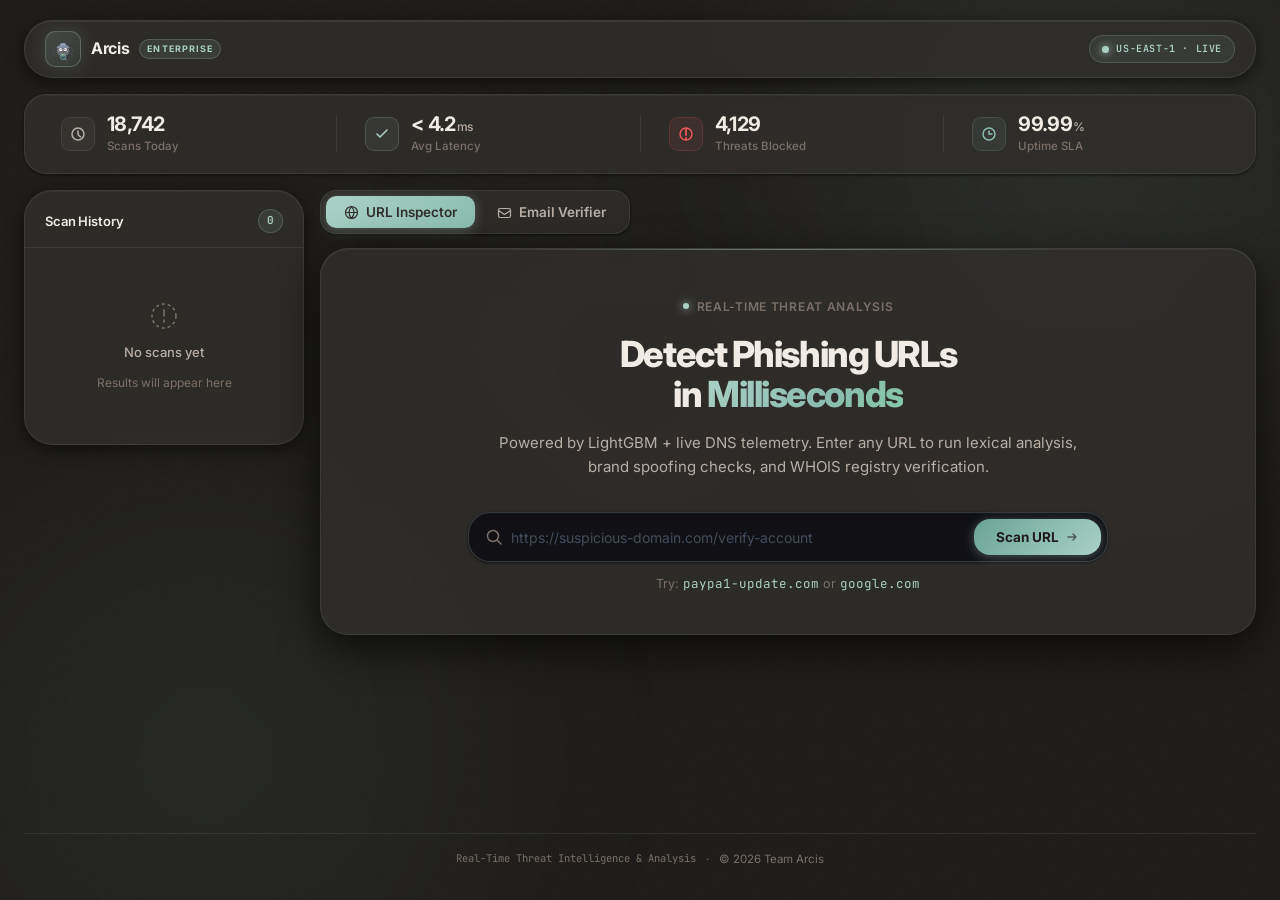
==== commit 3ffb3fb1: "feat: add email classification model training pipeline, enhance URL impersonation detection, and inc" ====
--- a/frontend/index.html
+++ b/frontend/index.html
@@ -8,6 +8,7 @@
     <link rel="preconnect" href="https://fonts.gstatic.com" crossorigin>
     <link href="https://fonts.googleapis.com/css2?family=Inter:wght@300;400;500;600;700;800;900&family=JetBrains+Mono:wght@400;500;600&display=swap" rel="stylesheet">
     <link rel="stylesheet" href="style.css">
+    <link rel="icon" type="image/svg+xml" href="icon.svg">
 </head>
 <body>
 
@@ -26,16 +27,7 @@
         <header class="topbar">
             <div class="topbar__brand">
                 <div class="brand-logo">
-                    <svg width="28" height="28" viewBox="0 0 28 28" fill="none" xmlns="http://www.w3.org/2000/svg" aria-hidden="true">
-                        <path d="M14 2L4 6.5V13.5C4 19.2 8.4 24.5 14 26C19.6 24.5 24 19.2 24 13.5V6.5L14 2Z" fill="url(#shield-gradient)" stroke="rgba(255,255,255,0.15)" stroke-width="0.5"/>
-                        <path d="M10 14L12.8 17L18 11" stroke="white" stroke-width="1.8" stroke-linecap="round" stroke-linejoin="round"/>
-                        <defs>
-                            <linearGradient id="shield-gradient" x1="4" y1="2" x2="24" y2="26" gradientUnits="userSpaceOnUse">
-                                <stop offset="0%" stop-color="#ABD1C6"/>
-                                <stop offset="100%" stop-color="#8bbcb0"/>
-                            </linearGradient>
-                        </defs>
-                    </svg>
+                    <img src="icon.svg" width="28" height="28" alt="Arcis logo" aria-hidden="true">
                 </div>
                 <span class="brand-name">Arcis</span>
                 <span class="brand-badge">ENTERPRISE</span>
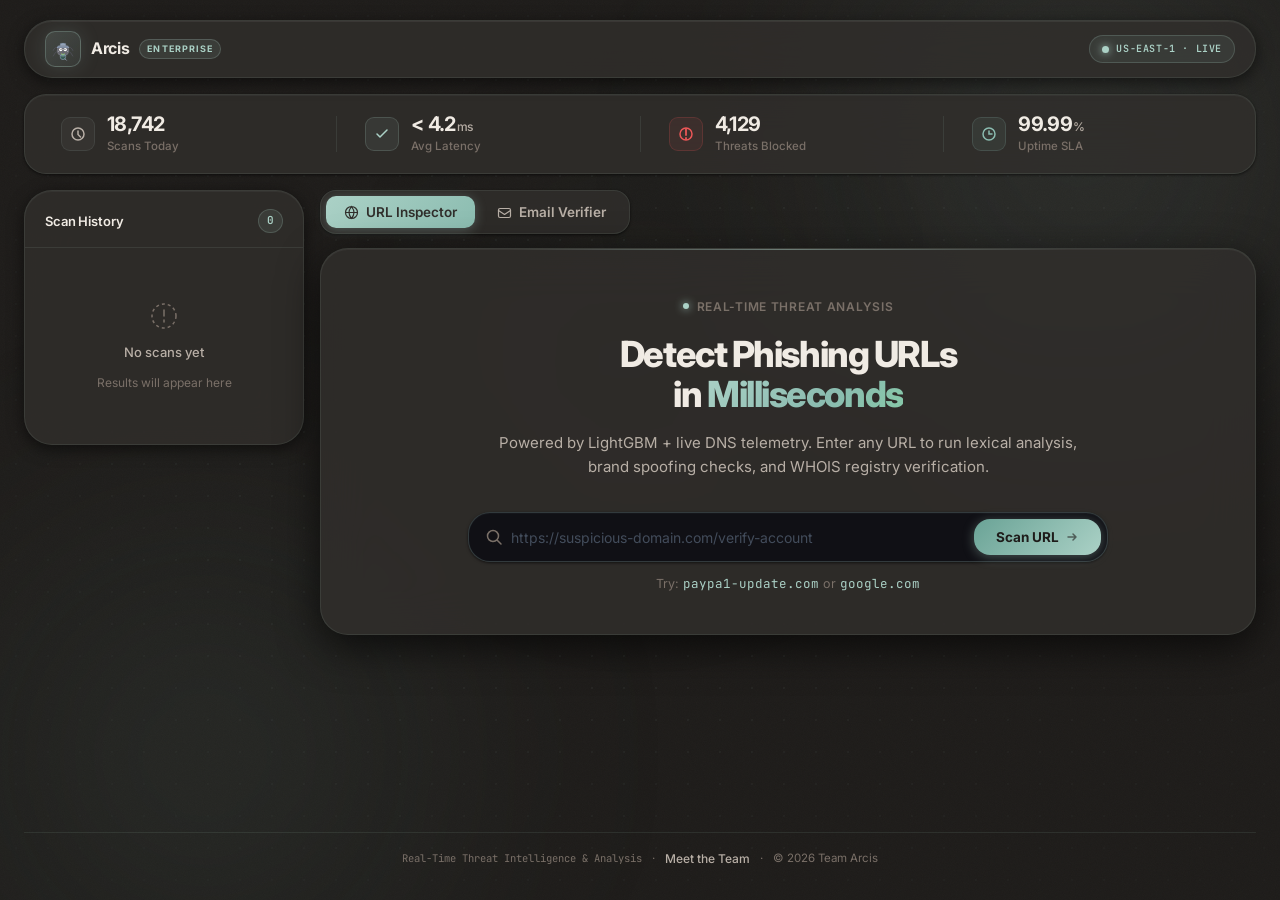
==== commit f4ea6a64: "feat: implement dynamic confidence scorer and add team page UI" ====
--- a/frontend/index.html
+++ b/frontend/index.html
@@ -400,6 +400,8 @@
         <footer class="app-footer">
             <span class="footer__engine">Real-Time Threat Intelligence & Analysis</span>
             <span class="footer__divider" aria-hidden="true">·</span>
+            <a id="meet-team-btn" class="footer__link-btn" href="/team" style="text-decoration: none;">Meet the Team</a>
+            <span class="footer__divider" aria-hidden="true">·</span>
             <span class="footer__copy">&copy; 2026 Team Arcis</span>
         </footer>
 
--- a/frontend/style.css
+++ b/frontend/style.css
@@ -1360,3 +1360,119 @@
         flex: 0 0 calc(50% - 8px);
     }
 }
+
+/* ── Team Details Workspace Styles ────────────────────────── */
+.team-grid {
+    display: grid;
+    grid-template-columns: repeat(3, 1fr);
+    gap: 20px;
+    margin-top: 24px;
+}
+
+@media (max-width: 992px) {
+    .team-grid {
+        grid-template-columns: repeat(2, 1fr);
+    }
+}
+
+@media (max-width: 640px) {
+    .team-grid {
+        grid-template-columns: 1fr;
+    }
+}
+
+.team-card {
+    display: flex;
+    flex-direction: column;
+    overflow: hidden;
+    transition: transform 0.3s ease, border-color 0.3s ease, box-shadow 0.3s ease;
+    border: 1px solid var(--border);
+    border-radius: var(--r-xl);
+    background: var(--surface-1);
+}
+
+.team-card:hover {
+    transform: translateY(-4px);
+    border-color: rgba(255, 255, 255, 0.15);
+    box-shadow: 0 12px 40px rgba(0, 0, 0, 0.4);
+}
+
+.team-card__image-container {
+    width: 100%;
+    aspect-ratio: 1;
+    overflow: hidden;
+    border-bottom: 1px solid var(--border);
+    position: relative;
+    background: #0d161a;
+}
+
+.team-card__image {
+    width: 100%;
+    height: 100%;
+    object-fit: cover;
+    transition: transform 0.5s ease;
+}
+
+.team-card:hover .team-card__image {
+    transform: scale(1.04);
+}
+
+.team-card__content {
+    padding: 20px;
+    display: flex;
+    flex-direction: column;
+    align-items: center;
+    gap: 6px;
+    text-align: center;
+    flex-grow: 1;
+}
+
+.team-card__name {
+    font-size: 15px;
+    font-weight: 700;
+    color: var(--text-1);
+    letter-spacing: -0.01em;
+}
+
+.team-card__role {
+    font-size: 12px;
+    color: var(--text-2);
+    margin-bottom: 12px;
+}
+
+.team-card__links {
+    display: flex;
+    gap: 14px;
+    justify-content: center;
+    margin-top: auto;
+}
+
+.team-link {
+    color: var(--text-2);
+    display: flex;
+    align-items: center;
+    justify-content: center;
+    transition: color 0.2s ease, transform 0.2s ease;
+}
+
+.team-link:hover {
+    color: var(--blue);
+    transform: translateY(-1px);
+}
+
+.footer__link-btn {
+    background: none;
+    border: none;
+    font-family: inherit;
+    font-size: 12px;
+    font-weight: 500;
+    color: var(--text-2);
+    cursor: pointer;
+    transition: color 0.2s ease;
+    padding: 0;
+}
+
+.footer__link-btn:hover {
+    color: var(--text-1);
+    text-decoration: underline;
+}
